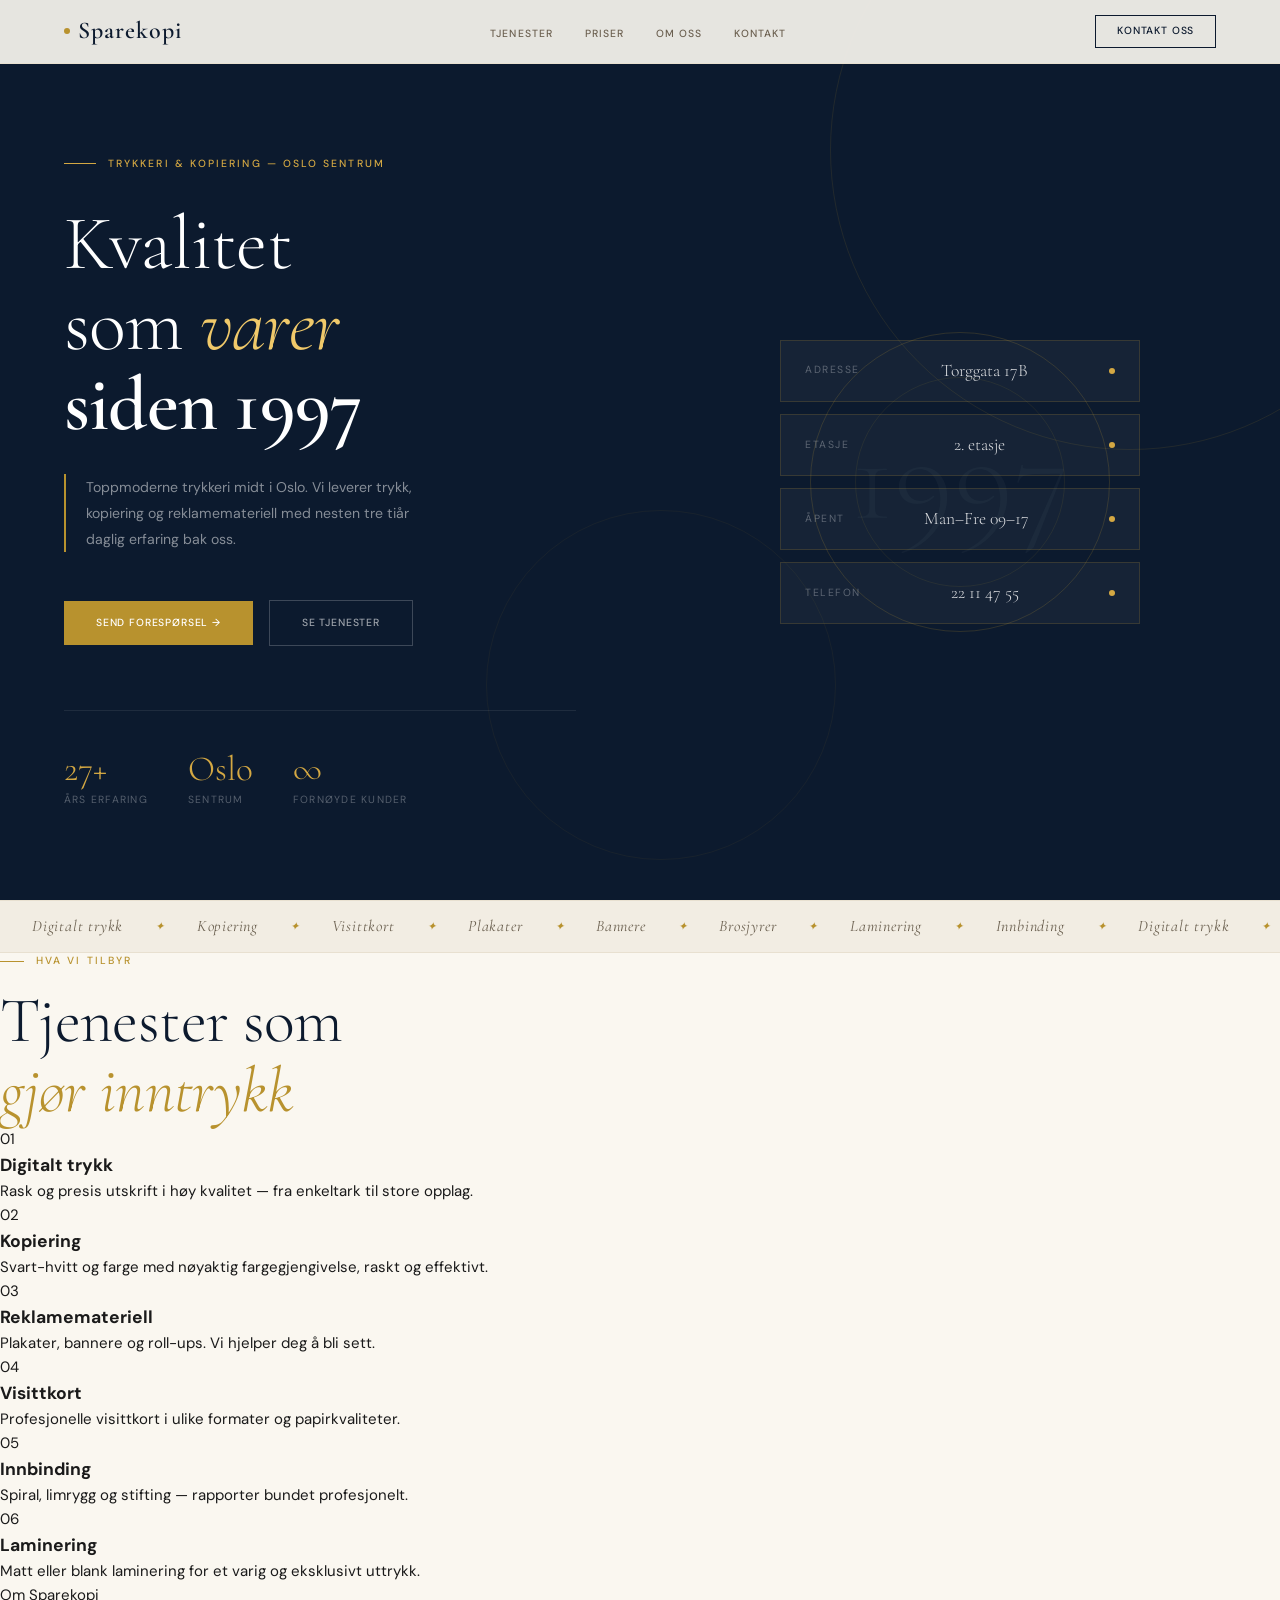
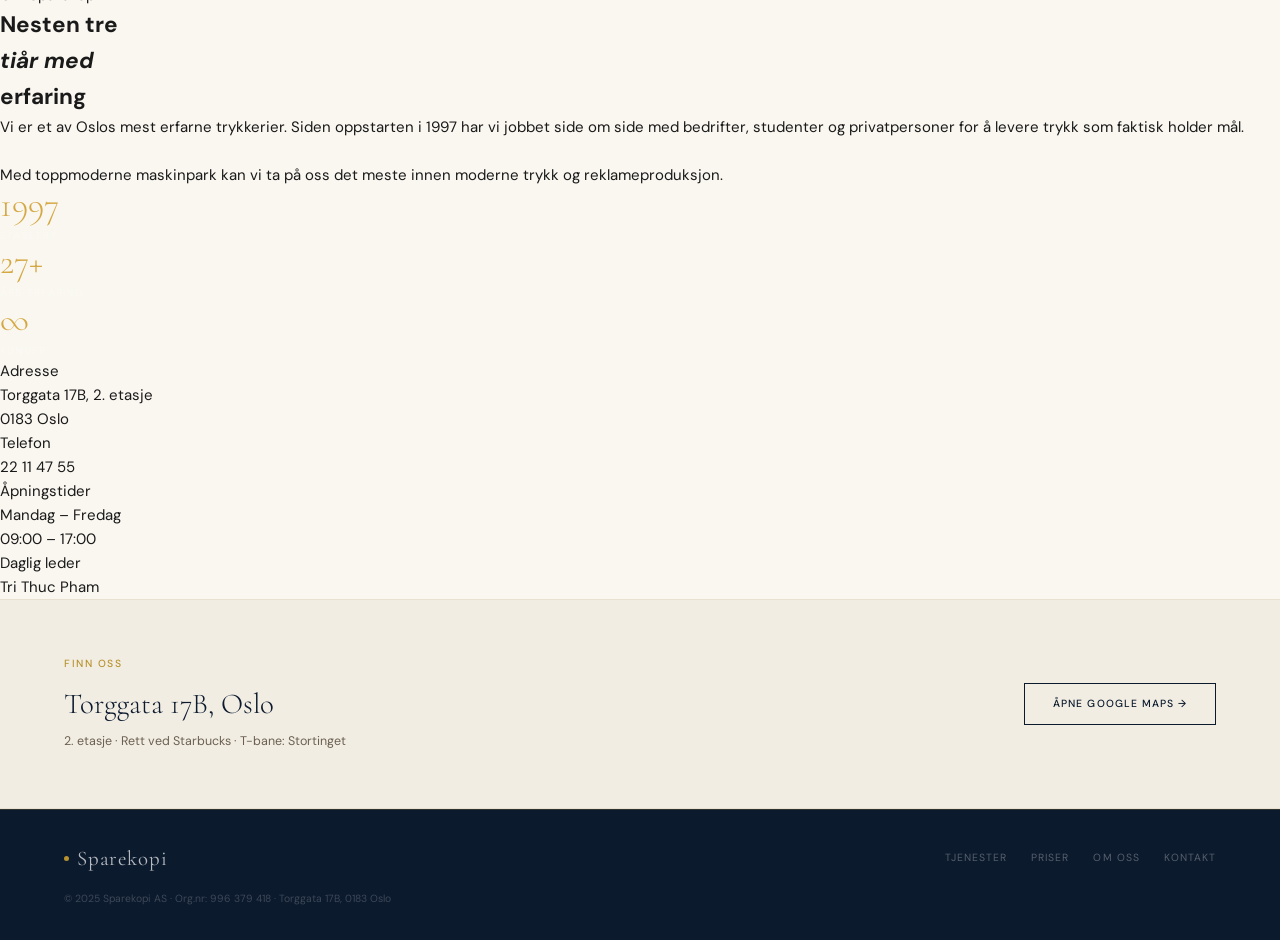
==== index.html @ deb8fb23 "added pictures and updated the content on the website" ====
<!DOCTYPE html>
<html lang="no">
<head>
  <meta charset="UTF-8" />
  <meta name="viewport" content="width=device-width, initial-scale=1.0" />
  <title>Sparekopi – Trykkeri & Kopiering Oslo</title>
  <meta name="description" content="Sparekopi — Oslos erfarne trykkeri siden 1997. Torggata 17B, Oslo sentrum." />
  <link rel="preconnect" href="https://fonts.googleapis.com" />
  <link rel="preconnect" href="https://fonts.gstatic.com" crossorigin />
  <link href="https://fonts.googleapis.com/css2?family=Cormorant+Garamond:ital,wght@0,300;0,400;0,600;1,300;1,400&family=DM+Sans:wght@300;400;500&display=swap" rel="stylesheet" />
  <link rel="stylesheet" href="css/variables.css" />
  <link rel="stylesheet" href="css/base.css" />
  <link rel="stylesheet" href="css/nav-footer.css" />
  <link rel="stylesheet" href="css/hero.css" />
  <link rel="stylesheet" href="css/components.css" />
  <link rel="stylesheet" href="css/forms.css" />
</head>
<body>
 
  <nav class="site-nav">
    <a href="index.html" class="nav-logo"><div class="nav-logo-dot"></div>Sparekopi</a>
    <button class="nav-toggle" id="navToggle"><span></span><span></span><span></span></button>
    <ul class="nav-links">
      <li><a href="pages/tjenester.html">Tjenester</a></li>
      <li><a href="pages/priser.html">Priser</a></li>
      <li><a href="pages/om-oss.html">Om oss</a></li>
      <li><a href="pages/kontakt.html">Kontakt</a></li>
    </ul>
    <a href="pages/kontakt.html" class="nav-cta">Kontakt oss</a>
  </nav>
 
  <!-- HERO -->
  <section class="hero">
    <div class="hero-left">
      <div class="hero-tag fade-up">Trykkeri & Kopiering — Oslo sentrum</div>
      <h1 class="hero-title fade-up delay-1">Kvalitet<br/>som <em>varer</em><br/><strong>siden 1997</strong></h1>
      <p class="hero-sub fade-up delay-2">Toppmoderne trykkeri midt i Oslo. Vi leverer trykk, kopiering og reklamemateriell med nesten tre tiår daglig erfaring bak oss.</p>
      <div class="hero-actions fade-up delay-3">
        <a href="pages/kontakt.html" class="btn-gold">Send forespørsel →</a>
        <a href="pages/tjenester.html" class="btn-ghost">Se tjenester</a>
      </div>
      <div class="hero-stats fade-up delay-4">
        <div><span class="stat-num">27+</span><div class="stat-label">Års erfaring</div></div>
        <div><span class="stat-num">Oslo</span><div class="stat-label">Sentrum</div></div>
        <div><span class="stat-num">∞</span><div class="stat-label">Fornøyde kunder</div></div>
      </div>
    </div>
    <div class="hero-right">
      <div class="hero-graphic">
        <div class="hg-ring r1"></div>
        <div class="hg-ring r2"></div>
        <div class="hg-year-bg">1997</div>
        <div class="info-pills">
          <div class="pill"><span class="pill-label">Adresse</span><span class="pill-val">Torggata 17B</span><div class="pill-dot"></div></div>
          <div class="pill"><span class="pill-label">Etasje</span><span class="pill-val">2. etasje</span><div class="pill-dot"></div></div>
          <div class="pill"><span class="pill-label">Åpent</span><span class="pill-val">Man–Fre 09–17</span><div class="pill-dot"></div></div>
          <div class="pill"><span class="pill-label">Telefon</span><span class="pill-val">22 11 47 55</span><div class="pill-dot"></div></div>
        </div>
      </div>
    </div>
  </section>
 
  <!-- TICKER -->
  <div class="marquee-wrapper">
    <div class="marquee-track">
      <span>Digitalt trykk</span><span class="dot"> ✦ </span><span>Kopiering</span><span class="dot"> ✦ </span>
      <span>Visittkort</span><span class="dot"> ✦ </span><span>Plakater</span><span class="dot"> ✦ </span>
      <span>Bannere</span><span class="dot"> ✦ </span><span>Brosjyrer</span><span class="dot"> ✦ </span>
      <span>Laminering</span><span class="dot"> ✦ </span><span>Innbinding</span><span class="dot"> ✦ </span>
      <span>Digitalt trykk</span><span class="dot"> ✦ </span><span>Kopiering</span><span class="dot"> ✦ </span>
      <span>Visittkort</span><span class="dot"> ✦ </span><span>Plakater</span><span class="dot"> ✦ </span>
      <span>Bannere</span><span class="dot"> ✦ </span><span>Brosjyrer</span><span class="dot"> ✦ </span>
      <span>Laminering</span><span class="dot"> ✦ </span><span>Innbinding</span><span class="dot"> ✦ </span>
    </div>
  </div>
 
  <!-- TJENESTER — klikk på et kort for å åpne modal -->
  <section class="services-section">
    <div class="sec-header">
      <div class="section-tag fade-up">Hva vi tilbyr</div>
      <h2 class="section-title fade-up delay-1">Tjenester som<br/><em>gjør inntrykk</em></h2>
    </div>
    <div class="services-grid">
 
      <!--
        data-modal="..." kobler kortet til riktig modal.
        Bytt ut image-stien med ditt eget bilde:
        f.eks.  data-image="assets/images/trykk.jpg"
        Legg bildene i mappen: assets/images/
      -->
 
      <div class="service-card fade-up"
           data-modal="trykk"
           data-title="Digitalt trykk"
           data-desc="Rask og presis digital utskrift i høy kvalitet — fra enkeltark til store opplag av brosjyrer og kataloger. Vi bruker toppmoderne utstyr for skarp detalj og ekte farger."
           data-features="A4, A3, A2 og storformat|Svart-hvitt og farge|Fotokvalitet fargegjengivelse|Rask levering|Mengderabatt ved store opplag|Enkelt- og dobbeltsidig"
           data-image="assets/images/trykk.jpg">
        <div class="service-icon">01</div>
        <h3>Digitalt trykk</h3>
        <p>Rask og presis utskrift i høy kvalitet — fra enkeltark til store opplag.</p>
      </div>
 
      <div class="service-card fade-up delay-1"
           data-modal="kopiering"
           data-title="Kopiering"
           data-desc="Svart-hvitt og farge. Vi kopierer dokumenter, tegninger og bilder raskt og effektivt med nøyaktig fargegjengivelse — til alltid riktig pris."
           data-features="Svart-hvitt fra 2,- per ark|Farge fra 8,- per ark|A4, A3 og storformat|Enkelt- og dobbeltsidig|Mengderabatt|Rask utlevering"
           data-image="assets/images/kopiering.jpg">
        <div class="service-icon">02</div>
        <h3>Kopiering</h3>
        <p>Svart-hvitt og farge med nøyaktig fargegjengivelse, raskt og effektivt.</p>
      </div>
 
      <div class="service-card fade-up delay-2"
           data-modal="reklame"
           data-title="Reklamemateriell"
           data-desc="Plakater, bannere og roll-ups i alle størrelser. Vi hjelper deg å bli sett — fra det lille lokale til det store nasjonale."
           data-features="Plakater i alle formater|Bannere og roll-ups|Vindusdekor|Messestand materiell|Veggplakater|Rask levering"
           data-image="assets/images/reklame.jpg">
        <div class="service-icon">03</div>
        <h3>Reklamemateriell</h3>
        <p>Plakater, bannere og roll-ups. Vi hjelper deg å bli sett.</p>
      </div>
 
      <div class="service-card fade-up"
           data-modal="visittkort"
           data-title="Visittkort"
           data-desc="Profesjonelle visittkort i ulike formater og papirkvaliteter. Gjør det riktige inntrykket — hver eneste gang du møter noen nytt."
           data-features="Standard 85x55mm|Avrundede hjørner|350g kvalitetspaper|Matt eller blank finish|Laminering tilgjengelig|Fra 500 stk"
           data-image="assets/images/visittkort.jpg">
        <div class="service-icon">04</div>
        <h3>Visittkort</h3>
        <p>Profesjonelle visittkort i ulike formater og papirkvaliteter.</p>
      </div>
 
      <div class="service-card fade-up delay-1"
           data-modal="innbinding"
           data-title="Innbinding"
           data-desc="Spiral, limrygg og stifting. Rapporter, presentasjoner og oppgaver bundet profesjonelt og raskt — klare til innlevering."
           data-features="Plastspiral og metallspiral|Limrygsbinding|Stifting|Inkluderer forside og bakside|Opp til 400 sider|Rask utlevering"
           data-image="assets/images/innbinding.jpg">
        <div class="service-icon">05</div>
        <h3>Innbinding</h3>
        <p>Spiral, limrygg og stifting — rapporter bundet profesjonelt.</p>
      </div>
 
      <div class="service-card fade-up delay-2"
           data-modal="laminering"
           data-title="Laminering"
           data-desc="Matt eller blank laminering for et varig og eksklusivt uttrykk på ditt materiale. Perfekt for menyer, sertifikater og plakater."
           data-features="Matt laminering|Blank laminering|A4 og A3 format|Enkelt- og dobbeltsidig|Beskytter mot fukt og slitasje|Fra 20,- per ark"
           data-image="assets/images/laminering.jpg">
        <div class="service-icon">06</div>
        <h3>Laminering</h3>
        <p>Matt eller blank laminering for et varig og eksklusivt uttrykk.</p>
      </div>
 
    </div>
  </section>
 
  <!-- OM OSS -->
  <section class="about-section">
    <div class="fade-up">
      <div class="about-label">Om Sparekopi</div>
      <h2 class="about-heading">Nesten tre<br/><em>tiår med</em><br/>erfaring</h2>
      <p class="about-body">Vi er et av Oslos mest erfarne trykkerier. Siden oppstarten i 1997 har vi jobbet side om side med bedrifter, studenter og privatpersoner for å levere trykk som faktisk holder mål.<br/><br/>Med toppmoderne maskinpark kan vi ta på oss det meste innen moderne trykk og reklameproduksjon.</p>
      <div class="stats-row">
        <div><span class="stat-num">1997</span><div class="stat-label">Etablert</div></div>
        <div><span class="stat-num">27+</span><div class="stat-label">Års erfaring</div></div>
        <div><span class="stat-num">∞</span><div class="stat-label">Kunder</div></div>
      </div>
    </div>
    <div class="about-right fade-up delay-2">
      <div class="about-card"><div class="about-card-label">Adresse</div><div class="about-card-val">Torggata 17B, 2. etasje<br/>0183 Oslo</div></div>
      <div class="about-card"><div class="about-card-label">Telefon</div><div class="about-card-val">22 11 47 55</div></div>
      <div class="about-card"><div class="about-card-label">Åpningstider</div><div class="about-card-val">Mandag – Fredag<br/>09:00 – 17:00</div></div>
      <div class="about-card"><div class="about-card-label">Daglig leder</div><div class="about-card-val">Tri Thuc Pham</div></div>
    </div>
  </section>
 
  <!-- MAP -->
  <div class="map-strip">
    <div>
      <div class="map-tag">Finn oss</div>
      <div class="map-address">Torggata 17B, Oslo</div>
      <div class="map-sub">2. etasje · Rett ved Starbucks · T-bane: Stortinget</div>
    </div>
    <a href="https://maps.google.com/?q=Torggata+17B,+0183+Oslo" target="_blank" rel="noopener" class="map-btn">Åpne Google Maps →</a>
  </div>
 
  <!-- FOOTER -->
  <footer class="site-footer">
    <div class="footer-logo"><div class="footer-logo-dot"></div>Sparekopi</div>
    <nav class="footer-links">
      <a href="pages/tjenester.html">Tjenester</a>
      <a href="pages/priser.html">Priser</a>
      <a href="pages/om-oss.html">Om oss</a>
      <a href="pages/kontakt.html">Kontakt</a>
    </nav>
    <p class="footer-copy">© 2025 Sparekopi AS · Org.nr: 996 379 418 · Torggata 17B, 0183 Oslo</p>
  </footer>
 
  <!-- ══════════════════════════════
       MODAL — åpner når man klikker på et tjenestekort
  ══════════════════════════════ -->
  <div class="modal-overlay" id="modalOverlay">
    <div class="modal" id="modal">
      <button class="modal-close" id="modalClose">✕</button>
 
      <!-- Bilde (eller placeholder hvis ingen bilde er satt) -->
      <div id="modalImageWrap"></div>
 
      <div class="modal-body">
        <div class="modal-tag" id="modalTag">Tjeneste</div>
        <h2 class="modal-title" id="modalTitle"></h2>
        <p class="modal-desc" id="modalDesc"></p>
        <div class="modal-features" id="modalFeatures"></div>
        <a href="pages/kontakt.html" class="modal-cta">Be om tilbud →</a>
      </div>
    </div>
  </div>
 
  <script src="js/main.js"></script>
 
  <script>
  /* ── MODAL LOGIKK ── */
  const overlay   = document.getElementById('modalOverlay');
  const modal     = document.getElementById('modal');
  const closeBtn  = document.getElementById('modalClose');
  const imgWrap   = document.getElementById('modalImageWrap');
  const tagEl     = document.getElementById('modalTag');
  const titleEl   = document.getElementById('modalTitle');
  const descEl    = document.getElementById('modalDesc');
  const featEl    = document.getElementById('modalFeatures');
 
  // Åpne modal når man klikker på et tjenestekort
  document.querySelectorAll('.service-card[data-modal]').forEach(card => {
    card.addEventListener('click', () => {
      const title    = card.dataset.title    || '';
      const desc     = card.dataset.desc     || '';
      const features = card.dataset.features || '';
      const image    = card.dataset.image    || '';
 
      // Sett innhold
      tagEl.textContent   = 'Tjeneste';
      titleEl.textContent = title;
      descEl.textContent  = desc;
 
      // Bilde — vis bilde hvis fil finnes, ellers vis nummer-placeholder
      if (image) {
        imgWrap.innerHTML = `<img class="modal-image" src="${image}" alt="${title}" onerror="this.parentElement.innerHTML='<div class=modal-image-placeholder>${card.querySelector('.service-icon').textContent}</div>'" />`;
      } else {
        imgWrap.innerHTML = `<div class="modal-image-placeholder">${card.querySelector('.service-icon').textContent}</div>`;
      }
 
      // Egenskaper/features
      featEl.innerHTML = features
        .split('|')
        .map(f => `<div class="modal-feature">${f.trim()}</div>`)
        .join('');
 
      // Åpne
      overlay.classList.add('open');
      document.body.style.overflow = 'hidden';
    });
  });
 
  // Lukk modal
  function closeModal() {
    overlay.classList.remove('open');
    document.body.style.overflow = '';
  }
 
  closeBtn.addEventListener('click', closeModal);
  overlay.addEventListener('click', e => { if (e.target === overlay) closeModal(); });
  document.addEventListener('keydown', e => { if (e.key === 'Escape') closeModal(); });
  </script>
 
</body>
</html>
---- css/variables.css ----
:root {
  --color-cream:    #faf7f0;
  --color-cream2:   #f2ede3;
  --color-cream3:   #e8e0d0;
  --color-navy:     #0c1a2e;
  --color-navy2:    #162440;
  --color-gold:     #b8922e;
  --color-gold2:    #d4a843;
  --color-gold3:    #f0c96a;
  --color-text:     #1a1a1a;
  --color-muted:    #6b6050;

  /* Aliases brukt i eldre CSS */
  --color-black:     var(--color-navy);
  --color-white:     var(--color-cream);
  --color-red:       var(--color-gold);
  --color-gray:      var(--color-muted);
  --color-light:     var(--color-cream3);
  --color-dark-bg:   #08121f;

  /* Fonter */
  --font-display: 'Cormorant Garamond', serif;
  --font-body:    'DM Sans', sans-serif;
  --font-serif:   'Cormorant Garamond', serif;

  /* Font sizes */
  --fs-xs:   0.65rem;
  --fs-sm:   0.78rem;
  --fs-base: 0.88rem;
  --fs-md:   1rem;
  --fs-lg:   1.4rem;
  --fs-2xl:  3.5rem;
  --fs-3xl:  clamp(2.5rem, 5vw, 4rem);

  /* Spacing */
  --space-sm:  1rem;
  --space-md:  2rem;
  --space-lg:  3rem;
  --space-xl:  5rem;
  --space-2xl: 7rem;

  /* Borders */
  --border-accent: 2px solid var(--color-gold);
  --border-thin:   1px solid rgba(255,255,255,.08);
  --border-light:  1px solid var(--color-cream3);

  --transition-fast:   0.2s ease;
  --transition-medium: 0.4s ease;

  --nav-height:   64px;
  --side-padding: clamp(1.5rem, 5vw, 4rem);
}

@media (max-width: 900px) {
  :root { --space-2xl: 4rem; --space-xl: 3rem; }
}
---- css/base.css ----
*, *::before, *::after { box-sizing: border-box; margin: 0; padding: 0; }
html { scroll-behavior: smooth; }
body {
  background: var(--color-cream);
  color: var(--color-text);
  font-family: var(--font-body);
  font-size: 15px;
  line-height: 1.6;
  overflow-x: hidden;
  -webkit-font-smoothing: antialiased;
}
img { max-width: 100%; display: block; }
a { color: inherit; text-decoration: none; }
ul { list-style: none; }
button, input, textarea, select { font-family: inherit; font-size: inherit; }

/* ── Animations ── */
@keyframes fadeUp  { from { opacity:0; transform:translateY(32px); } to { opacity:1; transform:translateY(0); } }
@keyframes fadeIn  { from { opacity:0; } to { opacity:1; } }
@keyframes pulse   { 0%,100% { opacity:.5; } 50% { opacity:1; } }
@keyframes float   { 0%,100% { transform:translateY(0); } 50% { transform:translateY(-10px); } }
@keyframes ticker  { from { transform:translateX(0); } to { transform:translateX(-50%); } }

/* ── Scroll fade-up ── */
.fade-up {
  opacity: 0;
  transform: translateY(28px);
  transition: opacity .7s ease, transform .7s ease;
}
.fade-up.visible { opacity: 1; transform: translateY(0); }
.delay-1 { transition-delay: .1s; }
.delay-2 { transition-delay: .2s; }
.delay-3 { transition-delay: .3s; }
.delay-4 { transition-delay: .4s; }

/* ── Section tag (gull label over titler) ── */
.section-tag {
  font-size: var(--fs-xs);
  font-weight: 500;
  letter-spacing: .2em;
  text-transform: uppercase;
  color: var(--color-gold);
  display: flex;
  align-items: center;
  gap: .75rem;
  margin-bottom: 1rem;
}
.section-tag::before { content: ''; width: 24px; height: 1px; background: var(--color-gold); }

/* ── Section title ── */
.section-title {
  font-family: var(--font-display);
  font-size: var(--fs-3xl);
  font-weight: 300;
  letter-spacing: -.01em;
  color: var(--color-navy);
  line-height: 1.1;
}
.section-title em { font-style: italic; color: var(--color-gold); }

/* ── Ticker strip ── */
.marquee-wrapper, .ticker {
  background: var(--color-cream2);
  border-top: 1px solid var(--color-cream3);
  border-bottom: 1px solid var(--color-cream3);
  overflow: hidden;
  padding: .8rem 0;
}
.marquee-track, .ticker-track {
  display: flex;
  white-space: nowrap;
  animation: ticker 32s linear infinite;
}
.marquee-track span, .ticker-track span {
  font-family: var(--font-display);
  font-size: 1rem;
  font-style: italic;
  letter-spacing: .05em;
  color: var(--color-muted);
  padding: 0 2rem;
}
.marquee-track .dot, .ticker-track .dot {
  color: var(--color-gold);
  font-size: .7rem;
  padding: 0;
  align-self: center;
}

/* ── Active nav link ── */
nav .nav-links a.active { color: var(--color-navy) !important; opacity: 1 !important; }
nav .nav-links a.active::after { transform: scaleX(1) !important; }
---- css/nav-footer.css ----
.site-nav {
  position: fixed;
  top: 0; left: 0; right: 0;
  z-index: 100;
  height: var(--nav-height);
  background: rgba(250,247,240,.92);
  backdrop-filter: blur(20px);
  -webkit-backdrop-filter: blur(20px);
  border-bottom: 1px solid var(--color-cream3);
  display: flex;
  align-items: center;
  justify-content: space-between;
  padding: 0 var(--side-padding);
}

.nav-logo {
  font-family: var(--font-display);
  font-size: 1.5rem;
  font-weight: 600;
  letter-spacing: .04em;
  color: var(--color-navy);
  display: flex;
  align-items: center;
  gap: .5rem;
}
.nav-logo-dot {
  width: 6px; height: 6px;
  border-radius: 50%;
  background: var(--color-gold);
  animation: pulse 2s ease infinite;
}

.nav-links { display: flex; gap: 2rem; }
.nav-links a {
  font-size: var(--fs-xs);
  font-weight: 500;
  letter-spacing: .1em;
  text-transform: uppercase;
  color: var(--color-muted);
  transition: color var(--transition-fast);
  position: relative;
}
.nav-links a::after {
  content: '';
  position: absolute;
  bottom: -3px; left: 0; right: 0;
  height: 1px;
  background: var(--color-gold);
  transform: scaleX(0);
  transform-origin: left;
  transition: transform .25s;
}
.nav-links a:hover { color: var(--color-navy); }
.nav-links a:hover::after { transform: scaleX(1); }

.nav-cta {
  font-size: var(--fs-xs);
  font-weight: 500;
  letter-spacing: .08em;
  text-transform: uppercase;
  border: 1px solid var(--color-navy);
  color: var(--color-navy);
  padding: .45rem 1.3rem;
  cursor: pointer;
  transition: background var(--transition-fast), color var(--transition-fast);
}
.nav-cta:hover { background: var(--color-navy); color: var(--color-cream); }

/* Hamburger */
.nav-toggle {
  display: none;
  flex-direction: column;
  gap: 5px;
  background: none;
  border: none;
  cursor: pointer;
  padding: 4px;
}
.nav-toggle span {
  display: block;
  width: 22px; height: 1.5px;
  background: var(--color-navy);
  transition: transform .2s, opacity .2s;
}
.nav-toggle.open span:nth-child(1) { transform: translateY(6.5px) rotate(45deg); }
.nav-toggle.open span:nth-child(2) { opacity: 0; }
.nav-toggle.open span:nth-child(3) { transform: translateY(-6.5px) rotate(-45deg); }

/* ── FOOTER ── */
.site-footer {
  background: var(--color-navy);
  border-top: 1px solid rgba(184,146,46,.2);
  padding: 2rem var(--side-padding);
  display: flex;
  align-items: center;
  justify-content: space-between;
  flex-wrap: wrap;
  gap: 1rem;
}

.footer-logo {
  font-family: var(--font-display);
  font-size: 1.3rem;
  font-weight: 400;
  color: rgba(255,255,255,.7);
  letter-spacing: .04em;
  display: flex;
  align-items: center;
  gap: .5rem;
}
.footer-logo-dot {
  width: 5px; height: 5px;
  border-radius: 50%;
  background: var(--color-gold);
}

.footer-links { display: flex; gap: 1.5rem; }
.footer-links a {
  font-size: var(--fs-xs);
  letter-spacing: .1em;
  text-transform: uppercase;
  color: rgba(255,255,255,.3);
  transition: color var(--transition-fast);
}
.footer-links a:hover { color: var(--color-gold); }

.footer-copy {
  font-size: var(--fs-xs);
  color: rgba(255,255,255,.2);
  width: 100%;
}

/* ── Map strip ── */
.map-strip {
  background: var(--color-cream2);
  border-top: 1px solid var(--color-cream3);
  border-bottom: 1px solid var(--color-cream3);
  padding: 3.5rem var(--side-padding);
  display: flex;
  align-items: center;
  justify-content: space-between;
  gap: 2rem;
  flex-wrap: wrap;
}
.map-tag {
  font-size: var(--fs-xs);
  font-weight: 500;
  letter-spacing: .15em;
  text-transform: uppercase;
  color: var(--color-gold);
  margin-bottom: .5rem;
}
.map-address {
  font-family: var(--font-display);
  font-size: 1.8rem;
  font-weight: 300;
  color: var(--color-navy);
}
.map-sub { font-size: var(--fs-sm); color: var(--color-muted); margin-top: .3rem; }
.map-link, .map-btn {
  font-size: var(--fs-xs);
  font-weight: 500;
  letter-spacing: .1em;
  text-transform: uppercase;
  border: 1px solid var(--color-navy);
  color: var(--color-navy);
  padding: .75rem 1.75rem;
  flex-shrink: 0;
  cursor: pointer;
  transition: background var(--transition-fast), color var(--transition-fast);
  display: inline-block;
}
.map-link:hover, .map-btn:hover { background: var(--color-navy); color: var(--color-cream); }

/* ── Responsive ── */
@media (max-width: 900px) {
  .site-nav { padding: 1rem var(--side-padding); }
  .nav-links {
    display: none;
    position: absolute;
    top: var(--nav-height); left: 0; right: 0;
    flex-direction: column;
    background: var(--color-cream);
    border-bottom: 1px solid var(--color-cream3);
    padding: 1.5rem var(--side-padding);
    gap: 1.25rem;
  }
  .nav-links.open { display: flex; }
  .nav-cta { display: none; }
  .nav-toggle { display: flex; }
  .site-footer { flex-direction: column; text-align: center; }
  .footer-links { justify-content: center; }
  .map-strip { flex-direction: column; align-items: flex-start; }
}
---- css/hero.css ----
.hero {
  min-height: 100vh;
  padding-top: var(--nav-height);
  display: grid;
  grid-template-columns: 1fr 1fr;
  background: var(--color-navy);
  position: relative;
  overflow: hidden;
}
.hero::before {
  content: '';
  position: absolute;
  width: 600px; height: 600px;
  border-radius: 50%;
  border: 1px solid rgba(184,146,46,.12);
  top: -150px; right: -150px;
  pointer-events: none;
}
.hero::after {
  content: '';
  position: absolute;
  width: 350px; height: 350px;
  border-radius: 50%;
  border: 1px solid rgba(184,146,46,.07);
  bottom: 40px; left: 38%;
  pointer-events: none;
}

.hero-left {
  display: flex;
  flex-direction: column;
  justify-content: center;
  padding: 5rem var(--side-padding);
  position: relative;
  z-index: 1;
}

.hero-eyebrow, .hero-tag {
  font-size: var(--fs-xs);
  font-weight: 500;
  letter-spacing: .2em;
  text-transform: uppercase;
  color: var(--color-gold2);
  display: flex;
  align-items: center;
  gap: .75rem;
  margin-bottom: 2rem;
}
.hero-eyebrow::before, .hero-tag::before {
  content: '';
  width: 32px; height: 1px;
  background: var(--color-gold2);
}

.hero-title {
  font-family: var(--font-display);
  font-size: clamp(3.5rem, 6vw, 5.5rem);
  font-weight: 300;
  line-height: 1.05;
  letter-spacing: -.01em;
  color: #fff;
  margin-bottom: 1.75rem;
}
.hero-title em     { font-style: italic; color: var(--color-gold3); }
.hero-title strong { font-weight: 600; }
.hero-title .accent { font-style: italic; color: var(--color-gold3); }
.hero-title .outline { font-style: italic; color: var(--color-gold3); }

.hero-sub {
  font-size: var(--fs-base);
  line-height: 1.85;
  color: rgba(255,255,255,.5);
  max-width: 36ch;
  margin-bottom: 3rem;
  border-left: 2px solid var(--color-gold);
  padding-left: 1.25rem;
}

/* Knapper */
.btn-primary, .btn-gold {
  display: inline-flex;
  align-items: center;
  gap: .5rem;
  background: var(--color-gold);
  color: #fff;
  font-family: var(--font-body);
  font-size: var(--fs-xs);
  font-weight: 500;
  letter-spacing: .08em;
  text-transform: uppercase;
  padding: .85rem 2rem;
  border: none;
  cursor: pointer;
  transition: background var(--transition-fast), transform var(--transition-fast);
}
.btn-primary:hover, .btn-gold:hover { background: var(--color-gold2); transform: translateY(-2px); }

.btn-secondary, .btn-ghost {
  display: inline-flex;
  align-items: center;
  gap: .5rem;
  background: transparent;
  color: rgba(255,255,255,.6);
  font-family: var(--font-body);
  font-size: var(--fs-xs);
  font-weight: 500;
  letter-spacing: .08em;
  text-transform: uppercase;
  padding: .85rem 2rem;
  border: 1px solid rgba(255,255,255,.2);
  cursor: pointer;
  transition: border-color var(--transition-fast), color var(--transition-fast);
}
.btn-secondary:hover, .btn-ghost:hover { border-color: var(--color-gold); color: var(--color-gold); }

.hero-actions { display: flex; gap: 1rem; flex-wrap: wrap; align-items: center; }

.hero-stats {
  display: flex;
  gap: 2.5rem;
  margin-top: 4rem;
  padding-top: 2.5rem;
  border-top: 1px solid rgba(255,255,255,.08);
}
.stat-num, .hs-num {
  font-family: var(--font-display);
  font-size: 2.2rem;
  font-weight: 300;
  color: var(--color-gold2);
  display: block;
  line-height: 1;
}
.stat-label, .hs-lbl {
  font-size: var(--fs-xs);
  letter-spacing: .12em;
  text-transform: uppercase;
  color: rgba(255,255,255,.3);
  margin-top: .35rem;
}

/* Hero høyre — info-panel */
.hero-right {
  display: flex;
  align-items: center;
  justify-content: center;
  padding: 4rem;
  position: relative;
  z-index: 1;
  overflow: hidden;
}
.hero-graphic {
  width: 100%;
  max-width: 360px;
  position: relative;
  animation: float 7s ease infinite;
}
.hg-ring {
  position: absolute;
  border-radius: 50%;
  border: 1px solid rgba(184,146,46,.2);
  top: 50%; left: 50%;
  transform: translate(-50%,-50%);
  pointer-events: none;
}
.hg-ring.r1 { width: 300px; height: 300px; }
.hg-ring.r2 { width: 210px; height: 210px; border-color: rgba(184,146,46,.1); }
.hg-year-bg {
  font-family: var(--font-display);
  font-size: 8rem;
  font-weight: 300;
  color: rgba(255,255,255,.03);
  position: absolute;
  top: 50%; left: 50%;
  transform: translate(-50%,-52%);
  white-space: nowrap;
  user-select: none;
}
.info-pills {
  display: flex;
  flex-direction: column;
  gap: .75rem;
  position: relative;
  z-index: 1;
  padding: 2.5rem 0;
}
.pill {
  display: flex;
  align-items: center;
  justify-content: space-between;
  gap: 1.5rem;
  background: rgba(255,255,255,.04);
  border: 1px solid rgba(184,146,46,.2);
  padding: 1rem 1.5rem;
  transition: border-color .3s, background .3s;
}
.pill:hover { background: rgba(255,255,255,.07); border-color: var(--color-gold); }
.pill-label {
  font-size: var(--fs-xs);
  letter-spacing: .15em;
  text-transform: uppercase;
  color: rgba(255,255,255,.3);
  flex-shrink: 0;
}
.pill-val {
  font-family: var(--font-display);
  font-size: 1.1rem;
  color: rgba(255,255,255,.85);
  font-weight: 300;
}
.pill-dot {
  width: 6px; height: 6px;
  border-radius: 50%;
  background: var(--color-gold2);
  flex-shrink: 0;
  animation: pulse 2.5s ease infinite;
}

/* ── INNERSIDER HERO ── */
.page-hero {
  min-height: 38vh;
  background: var(--color-navy);
  display: flex;
  flex-direction: column;
  justify-content: flex-end;
  padding: var(--space-2xl) var(--side-padding) var(--space-xl);
  padding-top: calc(var(--nav-height) + var(--space-xl));
  border-bottom: var(--border-accent);
  position: relative;
  overflow: hidden;
}
.page-hero::before {
  content: attr(data-bg-text);
  position: absolute;
  right: var(--side-padding); bottom: -1rem;
  font-family: var(--font-display);
  font-size: clamp(8rem, 20vw, 20rem);
  color: rgba(255,255,255,.02);
  line-height: 1;
  pointer-events: none;
  user-select: none;
}
.page-hero-label {
  font-size: var(--fs-xs);
  letter-spacing: .2em;
  text-transform: uppercase;
  color: var(--color-gold2);
  display: flex;
  align-items: center;
  gap: .75rem;
  margin-bottom: 1rem;
}
.page-hero-label::before { content: ''; width: 24px; height: 1px; background: var(--color-gold2); }
.page-hero-title {
  font-family: var(--font-display);
  font-size: var(--fs-3xl);
  font-weight: 300;
  color: #fff;
  line-height: 1;
  max-width: 16ch;
}
.page-hero-title em { font-style: italic; color: var(--color-gold3); }

/* ── Responsive ── */
@media (max-width: 900px) {
  .hero { grid-template-columns: 1fr; }
  .hero-right { display: none; }
  .hero-left { padding: 3rem var(--side-padding); }
  .page-hero::before { display: none; }
}
---- css/components.css ----
.service-card {
  cursor: pointer !important;
}
.service-card:hover .svc-num,
.service-card:hover .service-icon {
  color: var(--color-gold2);
  transition: color .3s;
}
 
/* ── MODAL BAKGRUNN ── */
.modal-overlay {
  display: none;
  position: fixed;
  inset: 0;
  z-index: 200;
  background: rgba(12, 26, 46, 0.7);
  backdrop-filter: blur(6px);
  -webkit-backdrop-filter: blur(6px);
  align-items: center;
  justify-content: center;
  padding: 2rem;
}
.modal-overlay.open {
  display: flex;
  animation: fadeIn .25s ease;
}
 
/* ── MODAL VINDU ── */
.modal {
  background: var(--color-cream);
  max-width: 860px;
  width: 100%;
  max-height: 90vh;
  overflow-y: auto;
  position: relative;
  animation: slideUp .3s ease;
}
 
@keyframes slideUp {
  from { opacity: 0; transform: translateY(24px); }
  to   { opacity: 1; transform: translateY(0); }
}
 
/* ── LUKK-KNAPP ── */
.modal-close {
  position: absolute;
  top: 1.25rem;
  right: 1.25rem;
  width: 36px;
  height: 36px;
  background: var(--color-cream2);
  border: 1px solid var(--color-cream3);
  cursor: pointer;
  display: flex;
  align-items: center;
  justify-content: center;
  font-size: 1.2rem;
  color: var(--color-muted);
  transition: background .15s, color .15s;
  z-index: 10;
  line-height: 1;
}
.modal-close:hover { background: var(--color-navy); color: #fff; }
 
/* ── MODAL INNHOLD ── */
.modal-image {
  width: 100%;
  height: 300px;
  object-fit: cover;
  display: block;
  background: var(--color-cream3);
}
 
/* Placeholder hvis ingen bilde */
.modal-image-placeholder {
  width: 100%;
  height: 300px;
  background: var(--color-cream2);
  display: flex;
  align-items: center;
  justify-content: center;
  font-family: var(--font-display);
  font-size: 6rem;
  font-weight: 300;
  color: var(--color-cream3);
  letter-spacing: -.02em;
}
 
.modal-body {
  padding: 2.5rem 3rem 3rem;
}
 
.modal-tag {
  font-size: var(--fs-xs);
  font-weight: 500;
  letter-spacing: .2em;
  text-transform: uppercase;
  color: var(--color-gold);
  display: flex;
  align-items: center;
  gap: .6rem;
  margin-bottom: 1rem;
}
.modal-tag::before { content: ''; width: 20px; height: 1px; background: var(--color-gold); }
 
.modal-title {
  font-family: var(--font-display);
  font-size: 2.5rem;
  font-weight: 300;
  color: var(--color-navy);
  line-height: 1.1;
  margin-bottom: 1.25rem;
}
.modal-title em { font-style: italic; color: var(--color-gold); }
 
.modal-desc {
  font-size: var(--fs-base);
  line-height: 1.9;
  color: var(--color-muted);
  margin-bottom: 2rem;
  max-width: 55ch;
}
 
.modal-features {
  display: grid;
  grid-template-columns: 1fr 1fr;
  gap: .5rem 2rem;
  margin-bottom: 2rem;
  padding-top: 1.5rem;
  border-top: 1px solid var(--color-cream3);
}
.modal-feature {
  font-size: var(--fs-sm);
  color: var(--color-text);
  padding-left: 1.2rem;
  position: relative;
  line-height: 1.6;
}
.modal-feature::before {
  content: '→';
  position: absolute;
  left: 0;
  color: var(--color-gold);
}
 
.modal-cta {
  display: inline-flex;
  align-items: center;
  gap: .5rem;
  background: var(--color-navy);
  color: var(--color-cream);
  font-size: var(--fs-xs);
  font-weight: 500;
  letter-spacing: .1em;
  text-transform: uppercase;
  padding: .85rem 2rem;
  border: none;
  cursor: pointer;
  transition: background .2s;
  text-decoration: none;
}
.modal-cta:hover { background: var(--color-gold); }
 
/* ── Responsive ── */
@media (max-width: 600px) {
  .modal-body { padding: 1.5rem; }
  .modal-features { grid-template-columns: 1fr; }
  .modal-image, .modal-image-placeholder { height: 200px; }
}
---- css/forms.css ----
.contact-section {
  padding: var(--space-2xl) var(--side-padding);
  background: var(--color-cream);
}
.contact-grid {
  display: grid;
  grid-template-columns: 1fr 1fr;
  gap: var(--space-2xl);
  margin-top: var(--space-xl);
}

/* ── Kontaktinfo ── */
.contact-item {
  padding: 1.5rem 0;
  border-bottom: var(--border-light);
  display: flex;
  flex-direction: column;
  gap: .3rem;
}
.contact-item:first-child { border-top: var(--border-light); }
.contact-item-label {
  font-size: var(--fs-xs);
  font-weight: 500;
  letter-spacing: .15em;
  text-transform: uppercase;
  color: var(--color-gold);
}
.contact-item-value {
  font-family: var(--font-display);
  font-size: 1.1rem;
  color: var(--color-navy);
  font-weight: 300;
}
.contact-item-value a { transition: color var(--transition-fast); }
.contact-item-value a:hover { color: var(--color-gold); }

/* Åpningstider tabell */
.hours-table { display: flex; flex-direction: column; gap: .3rem; margin-top: .5rem; }
.hours-row { display: flex; justify-content: space-between; font-size: var(--fs-base); }
.hours-row .day { color: var(--color-muted); }

/* ── Skjema — elegant underline-stil ── */
.contact-form, .form { }

.form-group { display: flex; flex-direction: column; gap: .4rem; margin-bottom: 1.5rem; }
.form-group label {
  font-size: var(--fs-xs);
  font-weight: 500;
  letter-spacing: .15em;
  text-transform: uppercase;
  color: var(--color-muted);
}
.form-group input,
.form-group textarea,
.form-group select {
  background: transparent;
  border: none;
  border-bottom: 1px solid var(--color-cream3);
  padding: .65rem 0;
  font-family: var(--font-body);
  font-size: var(--fs-base);
  color: var(--color-text);
  outline: none;
  width: 100%;
  appearance: none;
  transition: border-color var(--transition-fast);
  resize: none;
}
.form-group input:focus,
.form-group textarea:focus,
.form-group select:focus { border-color: var(--color-gold); }
.form-group input::placeholder,
.form-group textarea::placeholder { color: var(--color-cream3); }

.form-row { display: grid; grid-template-columns: 1fr 1fr; gap: 1.5rem; }

.form-submit {
  background: var(--color-navy);
  color: var(--color-cream);
  border: none;
  padding: .9rem 2.5rem;
  font-family: var(--font-body);
  font-size: var(--fs-xs);
  font-weight: 500;
  letter-spacing: .1em;
  text-transform: uppercase;
  cursor: pointer;
  transition: background var(--transition-fast), transform var(--transition-fast);
  margin-top: .5rem;
}
.form-submit:hover { background: var(--color-gold); transform: translateY(-2px); }

.form-success {
  display: none;
  margin-top: 1rem;
  background: #f0fdf4;
  border: 1px solid #bbf7d0;
  color: #166534;
  padding: 1rem;
  font-size: var(--fs-base);
  text-align: center;
}
.form-success.visible, .form-success.show { display: block; }

/* ── Responsive ── */
@media (max-width: 900px) {
  .contact-grid { grid-template-columns: 1fr; }
  .form-row     { grid-template-columns: 1fr; }
}
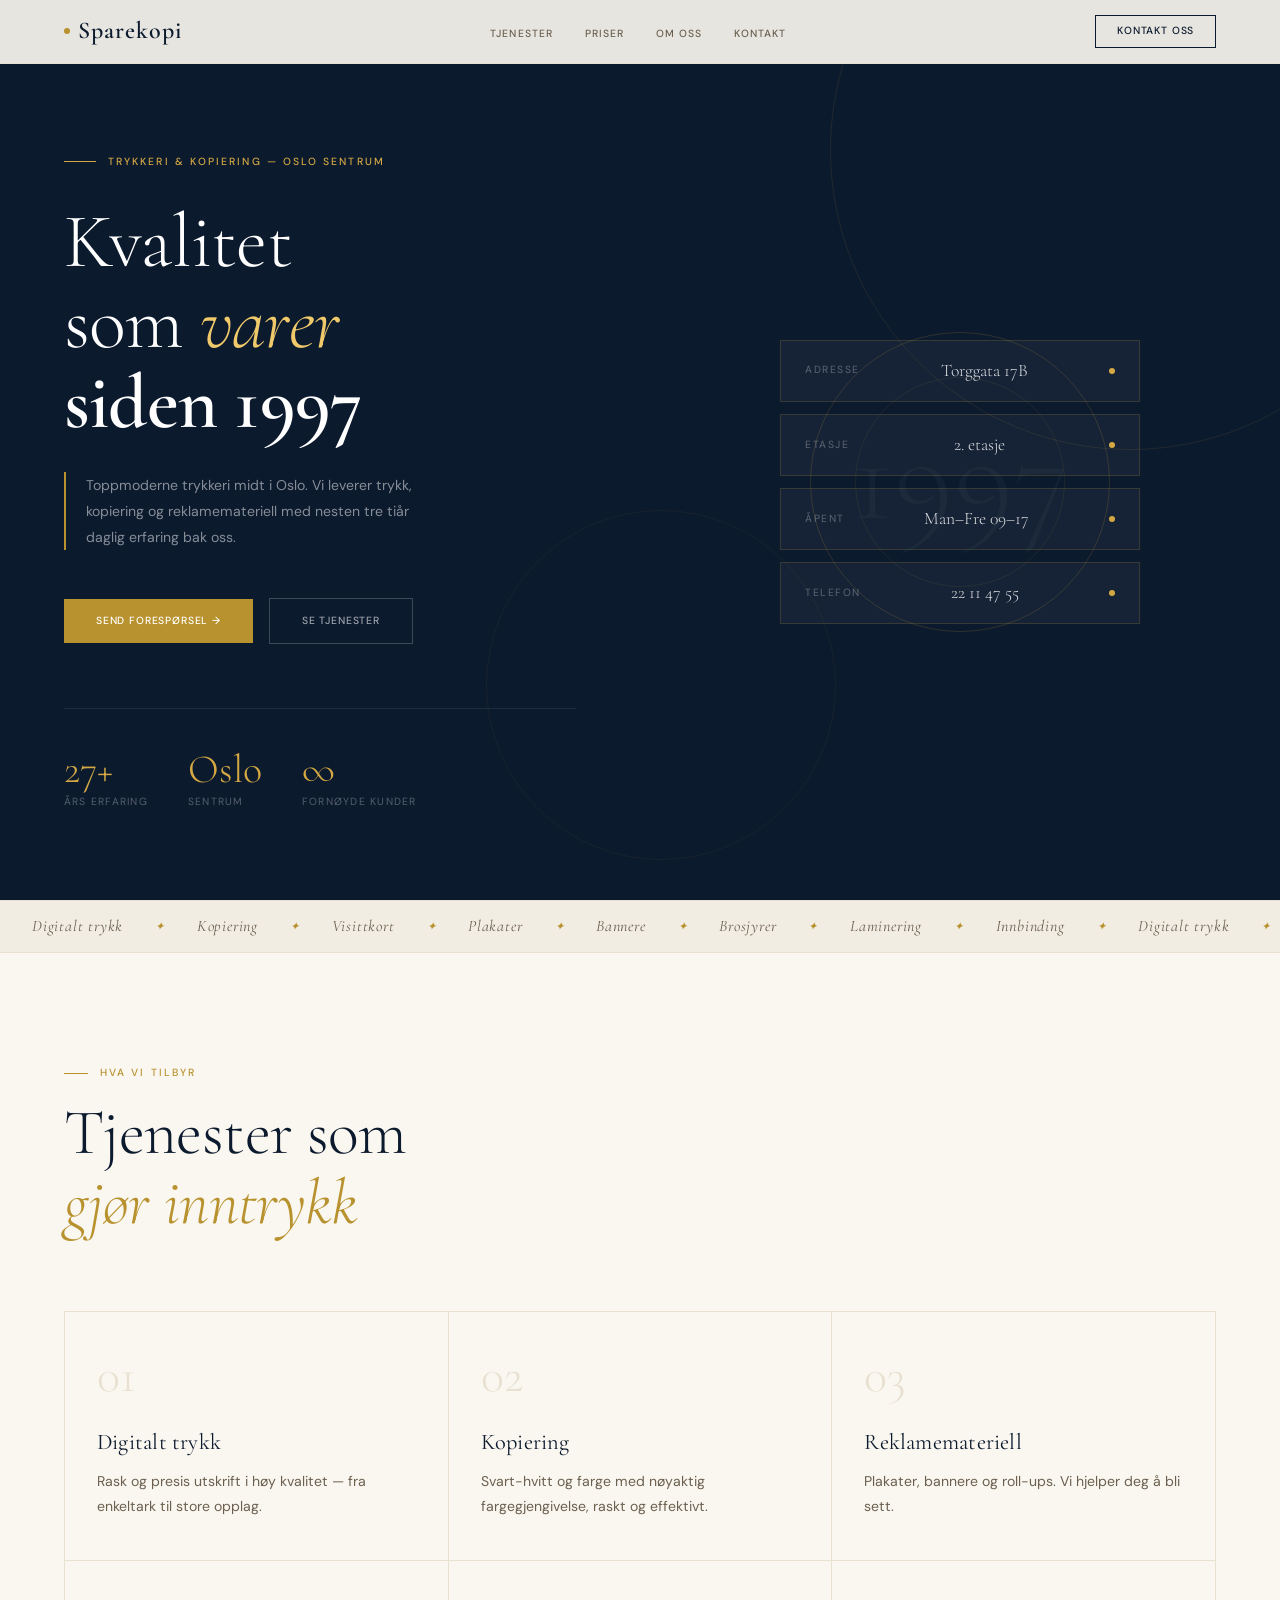
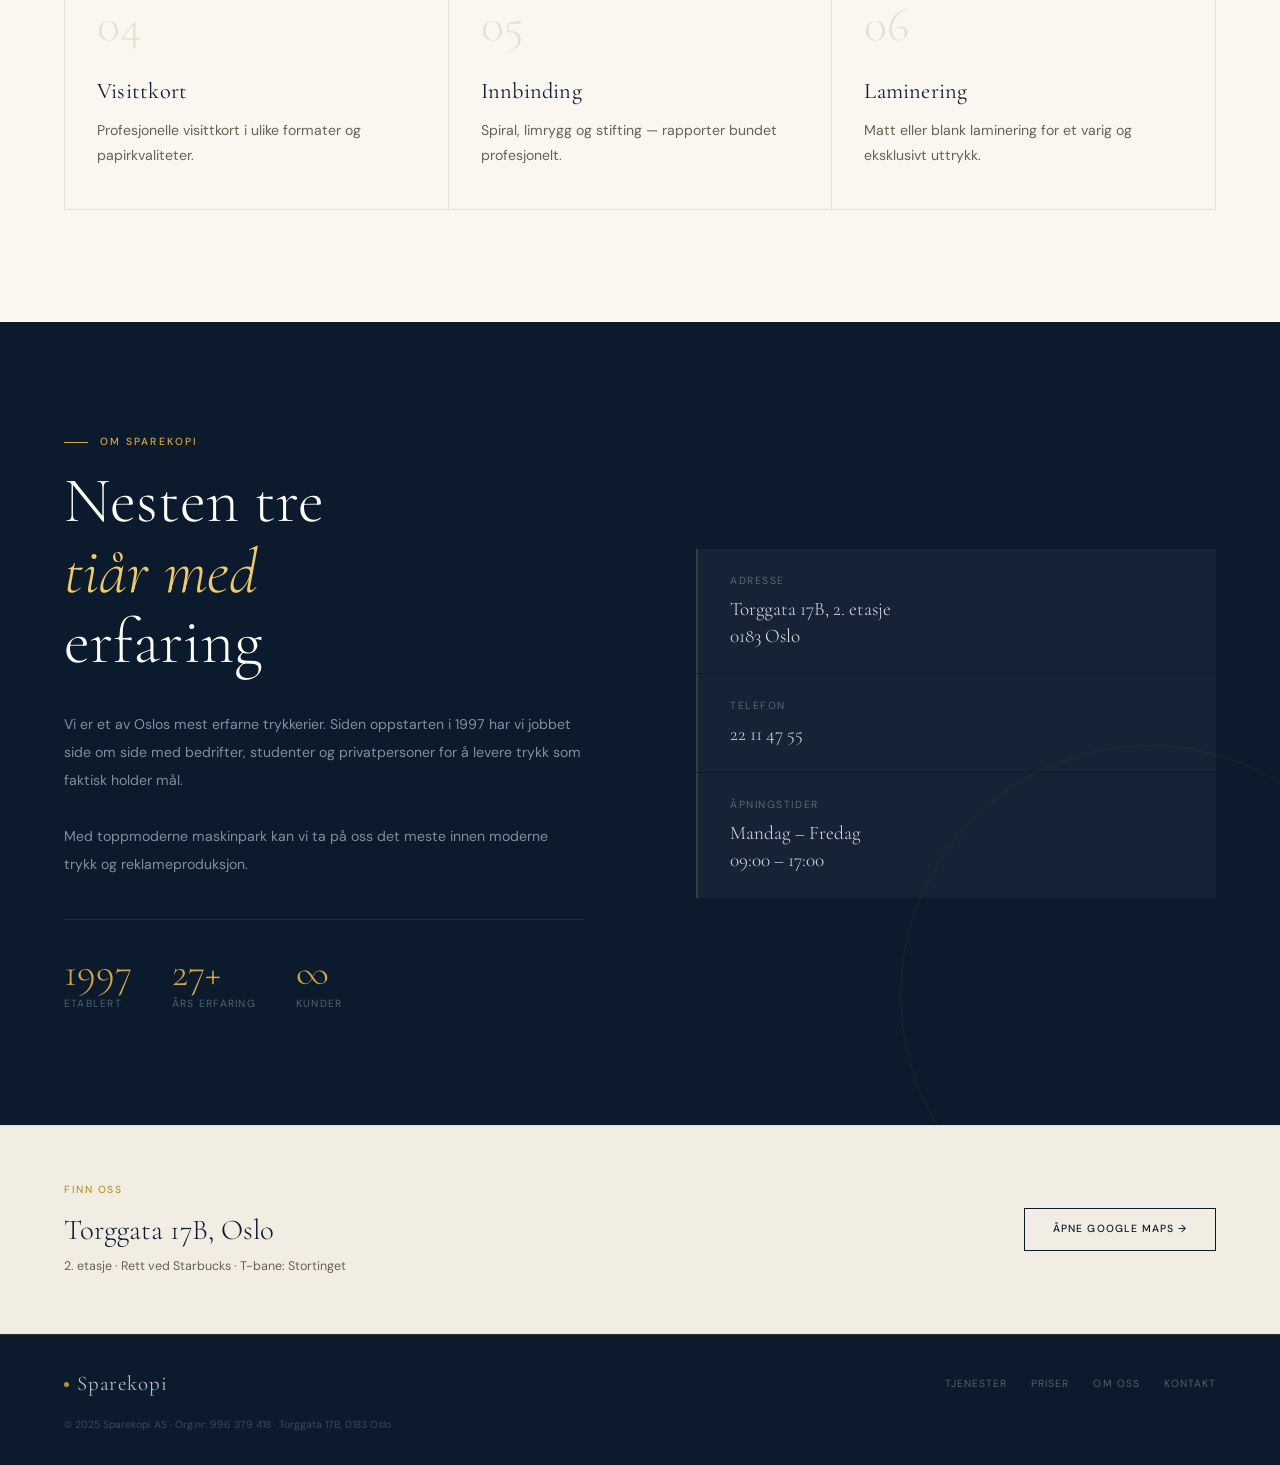
==== commit c507e89f: "changed the html" ====
--- a/index.html
+++ b/index.html
@@ -174,7 +174,6 @@
       <div class="about-card"><div class="about-card-label">Adresse</div><div class="about-card-val">Torggata 17B, 2. etasje<br/>0183 Oslo</div></div>
       <div class="about-card"><div class="about-card-label">Telefon</div><div class="about-card-val">22 11 47 55</div></div>
       <div class="about-card"><div class="about-card-label">Åpningstider</div><div class="about-card-val">Mandag – Fredag<br/>09:00 – 17:00</div></div>
-      <div class="about-card"><div class="about-card-label">Daglig leder</div><div class="about-card-val">Tri Thuc Pham</div></div>
     </div>
   </section>
  
--- a/css/components.css
+++ b/css/components.css
@@ -1,13 +1,340 @@
+/* ============================================================
+   SPAREKOPI — Komponenter
+   ============================================================ */
+
+/* ── TJENESTEKORT ── */
+.services-section {
+  padding: var(--space-2xl) var(--side-padding);
+  background: var(--color-cream);
+}
+.sec-header { margin-bottom: 4.5rem; }
+
+.services-grid {
+  display: grid;
+  grid-template-columns: repeat(3, 1fr);
+  gap: 1px;
+  background: var(--color-cream3);
+  border: 1px solid var(--color-cream3);
+}
 .service-card {
-  cursor: pointer !important;
-}
-.service-card:hover .svc-num,
-.service-card:hover .service-icon {
+  background: var(--color-cream);
+  padding: 2.5rem 2rem;
+  position: relative;
+  overflow: hidden;
+  transition: background .3s;
+  cursor: pointer;
+}
+.service-card:hover { background: var(--color-cream2); }
+.service-card::after {
+  content: '';
+  position: absolute;
+  bottom: 0; left: 0; right: 0;
+  height: 2px;
+  background: linear-gradient(90deg, var(--color-gold), var(--color-gold2));
+  transform: scaleX(0);
+  transform-origin: left;
+  transition: transform .4s ease;
+}
+.service-card:hover::after { transform: scaleX(1); }
+
+.service-icon, .svc-num {
+  font-family: var(--font-display);
+  font-size: 3rem;
+  font-weight: 300;
+  color: var(--color-cream3);
+  line-height: 1;
+  margin-bottom: 1.5rem;
+  display: block;
+  transition: color .3s;
+}
+.service-card:hover .service-icon,
+.service-card:hover .svc-num { color: var(--color-gold2); }
+
+.service-card h3, .svc-name {
+  font-family: var(--font-display);
+  font-size: 1.4rem;
+  font-weight: 400;
+  color: var(--color-navy);
+  margin-bottom: .6rem;
+  letter-spacing: .01em;
+}
+.service-card p, .svc-desc {
+  font-size: var(--fs-base);
+  line-height: 1.8;
+  color: var(--color-muted);
+}
+
+/* ── OM-OSS SEKSJON ── */
+.about-section {
+  padding: var(--space-2xl) var(--side-padding);
+  background: var(--color-navy);
+  display: grid;
+  grid-template-columns: 1fr 1fr;
+  gap: var(--space-2xl);
+  align-items: center;
+  position: relative;
+  overflow: hidden;
+}
+.about-section::before {
+  content: '';
+  position: absolute;
+  width: 500px; height: 500px;
+  border-radius: 50%;
+  border: 1px solid rgba(184,146,46,.08);
+  right: -120px; bottom: -120px;
+  pointer-events: none;
+}
+
+.about-label {
+  font-size: var(--fs-xs);
+  font-weight: 500;
+  letter-spacing: .2em;
+  text-transform: uppercase;
   color: var(--color-gold2);
-  transition: color .3s;
-}
- 
-/* ── MODAL BAKGRUNN ── */
+  display: flex;
+  align-items: center;
+  gap: .75rem;
+  margin-bottom: 1rem;
+}
+.about-label::before { content: ''; width: 24px; height: 1px; background: var(--color-gold2); }
+
+.about-heading {
+  font-family: var(--font-display);
+  font-size: var(--fs-3xl);
+  font-weight: 300;
+  color: #fff;
+  line-height: 1.1;
+  margin-bottom: 2rem;
+}
+.about-heading em { font-style: italic; color: var(--color-gold3); }
+
+.about-body {
+  font-size: var(--fs-base);
+  line-height: 2;
+  color: rgba(255,255,255,.5);
+  margin-bottom: 2.5rem;
+}
+.about-body em { font-style: normal; font-weight: 600; color: rgba(255,255,255,.85); }
+
+/* Stats */
+.stats-row, .about-stats {
+  display: flex;
+  gap: 2.5rem;
+  padding-top: 2rem;
+  border-top: 1px solid rgba(255,255,255,.08);
+}
+.stat-num {
+  font-family: var(--font-display);
+  font-size: 2.5rem;
+  font-weight: 300;
+  color: var(--color-gold2);
+  display: block;
+  line-height: 1;
+}
+.stat-label {
+  font-size: var(--fs-xs);
+  letter-spacing: .12em;
+  text-transform: uppercase;
+  color: rgba(255,255,255,.3);
+  margin-top: .3rem;
+}
+
+/* About right — info-kort */
+.about-right, .about-cards {
+  display: flex;
+  flex-direction: column;
+  gap: 1px;
+  position: relative;
+  z-index: 1;
+}
+.about-card, .info-card {
+  background: rgba(255,255,255,.04);
+  border-left: 2px solid rgba(184,146,46,.25);
+  padding: 1.5rem 2rem;
+  transition: border-color .3s, background .3s;
+}
+.about-card:hover, .info-card:hover {
+  background: rgba(255,255,255,.07);
+  border-color: var(--color-gold);
+}
+.about-card-label, .info-card-label {
+  font-size: var(--fs-xs);
+  letter-spacing: .15em;
+  text-transform: uppercase;
+  color: rgba(255,255,255,.3);
+  margin-bottom: .4rem;
+}
+.about-card-val, .info-card-val {
+  font-family: var(--font-display);
+  font-size: 1.2rem;
+  color: rgba(255,255,255,.85);
+  font-weight: 300;
+  line-height: 1.4;
+}
+
+/* ── PRISER ── */
+.pricing-section {
+  padding: var(--space-2xl) var(--side-padding);
+  background: var(--color-cream);
+}
+.pricing-grid {
+  display: grid;
+  grid-template-columns: repeat(3, 1fr);
+  gap: 1px;
+  background: var(--color-cream3);
+  border: 1px solid var(--color-cream3);
+  margin-top: var(--space-xl);
+}
+.pricing-card {
+  background: var(--color-cream);
+  padding: 2.5rem 2rem;
+  position: relative;
+  transition: background .3s;
+}
+.pricing-card:hover { background: var(--color-cream2); }
+.pricing-card.featured { background: var(--color-navy); }
+.pricing-card.featured::before {
+  content: 'Populær';
+  position: absolute;
+  top: 1.5rem; right: 1.5rem;
+  background: var(--color-gold);
+  color: #fff;
+  font-size: var(--fs-xs);
+  letter-spacing: .12em;
+  text-transform: uppercase;
+  padding: .25rem .75rem;
+}
+.pricing-name {
+  font-family: var(--font-display);
+  font-size: 1.6rem;
+  font-weight: 400;
+  color: var(--color-navy);
+  margin-bottom: .5rem;
+}
+.pricing-card.featured .pricing-name { color: #fff; }
+.pricing-price {
+  font-family: var(--font-display);
+  font-size: 3rem;
+  font-weight: 300;
+  color: var(--color-gold);
+  line-height: 1;
+  margin-bottom: .25rem;
+}
+.pricing-card.featured .pricing-price { color: var(--color-gold3); }
+.pricing-unit {
+  font-size: var(--fs-xs);
+  color: var(--color-muted);
+  letter-spacing: .1em;
+  margin-bottom: var(--space-md);
+}
+.pricing-card.featured .pricing-unit { color: rgba(255,255,255,.4); }
+.pricing-features {
+  border-top: 1px solid var(--color-cream3);
+  padding-top: var(--space-md);
+  display: flex;
+  flex-direction: column;
+  gap: .75rem;
+}
+.pricing-card.featured .pricing-features { border-color: rgba(255,255,255,.08); }
+.pricing-feature {
+  font-size: var(--fs-sm);
+  color: var(--color-muted);
+  padding-left: 1.2rem;
+  position: relative;
+}
+.pricing-card.featured .pricing-feature { color: rgba(255,255,255,.6); }
+.pricing-feature::before { content: '→'; position: absolute; left: 0; color: var(--color-gold); }
+
+/* ── TIMELINE (Om oss) ── */
+.timeline { padding: var(--space-2xl) var(--side-padding); background: var(--color-navy); }
+.timeline-items {
+  position: relative;
+  padding-left: 3rem;
+  margin-top: var(--space-xl);
+}
+.timeline-items::before {
+  content: '';
+  position: absolute;
+  top: 0; bottom: 0; left: 0;
+  width: 1px;
+  background: linear-gradient(to bottom, var(--color-gold), transparent);
+}
+.timeline-item { position: relative; padding-bottom: var(--space-xl); }
+.timeline-item::before {
+  content: '';
+  position: absolute;
+  left: -3.35rem; top: .4rem;
+  width: 8px; height: 8px;
+  border-radius: 50%;
+  background: var(--color-gold);
+  box-shadow: 0 0 0 3px var(--color-navy), 0 0 0 5px var(--color-gold);
+}
+.timeline-year {
+  font-family: var(--font-display);
+  font-size: 2.5rem;
+  font-weight: 300;
+  color: var(--color-gold2);
+  line-height: 1;
+  margin-bottom: .5rem;
+}
+.timeline-title {
+  font-family: var(--font-display);
+  font-size: 1.5rem;
+  color: #fff;
+  margin-bottom: .5rem;
+}
+.timeline-desc {
+  font-size: var(--fs-base);
+  color: rgba(255,255,255,.4);
+  line-height: 1.85;
+  max-width: 55ch;
+}
+
+/* ── VERDIER (Om oss) ── */
+.values-grid {
+  display: grid;
+  grid-template-columns: repeat(2, 1fr);
+  gap: 1px;
+  background: var(--color-cream3);
+  border: 1px solid var(--color-cream3);
+  margin-top: var(--space-xl);
+}
+.value-card {
+  background: var(--color-cream);
+  padding: 2.5rem 2rem;
+  transition: background .3s;
+}
+.value-card:hover { background: var(--color-cream2); }
+.value-num {
+  font-family: var(--font-display);
+  font-size: 4rem;
+  font-weight: 300;
+  color: var(--color-cream3);
+  line-height: 1;
+  margin-bottom: .5rem;
+}
+.value-title {
+  font-family: var(--font-display);
+  font-size: 1.5rem;
+  color: var(--color-navy);
+  margin-bottom: .5rem;
+}
+.value-desc { font-size: var(--fs-base); color: var(--color-muted); line-height: 1.85; }
+
+/* ── Responsive ── */
+@media (max-width: 900px) {
+  .services-grid  { grid-template-columns: 1fr; }
+  .about-section  { grid-template-columns: 1fr; }
+  .about-right, .about-cards { display: none; }
+  .pricing-grid   { grid-template-columns: 1fr; }
+  .values-grid    { grid-template-columns: 1fr; }
+}
+
+
+/* ============================================================
+   MODAL — Tjeneste popup
+   ============================================================ */
+
 .modal-overlay {
   display: none;
   position: fixed;
@@ -24,8 +351,7 @@
   display: flex;
   animation: fadeIn .25s ease;
 }
- 
-/* ── MODAL VINDU ── */
+
 .modal {
   background: var(--color-cream);
   max-width: 860px;
@@ -35,19 +361,16 @@
   position: relative;
   animation: slideUp .3s ease;
 }
- 
+
 @keyframes slideUp {
   from { opacity: 0; transform: translateY(24px); }
   to   { opacity: 1; transform: translateY(0); }
 }
- 
-/* ── LUKK-KNAPP ── */
+
 .modal-close {
   position: absolute;
-  top: 1.25rem;
-  right: 1.25rem;
-  width: 36px;
-  height: 36px;
+  top: 1.25rem; right: 1.25rem;
+  width: 36px; height: 36px;
   background: var(--color-cream2);
   border: 1px solid var(--color-cream3);
   cursor: pointer;
@@ -61,17 +384,14 @@
   line-height: 1;
 }
 .modal-close:hover { background: var(--color-navy); color: #fff; }
- 
-/* ── MODAL INNHOLD ── */
+
 .modal-image {
   width: 100%;
   height: 300px;
   object-fit: cover;
   display: block;
-  background: var(--color-cream3);
-}
- 
-/* Placeholder hvis ingen bilde */
+}
+
 .modal-image-placeholder {
   width: 100%;
   height: 300px;
@@ -83,13 +403,10 @@
   font-size: 6rem;
   font-weight: 300;
   color: var(--color-cream3);
-  letter-spacing: -.02em;
-}
- 
-.modal-body {
-  padding: 2.5rem 3rem 3rem;
-}
- 
+}
+
+.modal-body { padding: 2.5rem 3rem 3rem; }
+
 .modal-tag {
   font-size: var(--fs-xs);
   font-weight: 500;
@@ -102,7 +419,7 @@
   margin-bottom: 1rem;
 }
 .modal-tag::before { content: ''; width: 20px; height: 1px; background: var(--color-gold); }
- 
+
 .modal-title {
   font-family: var(--font-display);
   font-size: 2.5rem;
@@ -111,8 +428,7 @@
   line-height: 1.1;
   margin-bottom: 1.25rem;
 }
-.modal-title em { font-style: italic; color: var(--color-gold); }
- 
+
 .modal-desc {
   font-size: var(--fs-base);
   line-height: 1.9;
@@ -120,7 +436,7 @@
   margin-bottom: 2rem;
   max-width: 55ch;
 }
- 
+
 .modal-features {
   display: grid;
   grid-template-columns: 1fr 1fr;
@@ -136,13 +452,8 @@
   position: relative;
   line-height: 1.6;
 }
-.modal-feature::before {
-  content: '→';
-  position: absolute;
-  left: 0;
-  color: var(--color-gold);
-}
- 
+.modal-feature::before { content: '→'; position: absolute; left: 0; color: var(--color-gold); }
+
 .modal-cta {
   display: inline-flex;
   align-items: center;
@@ -160,8 +471,7 @@
   text-decoration: none;
 }
 .modal-cta:hover { background: var(--color-gold); }
- 
-/* ── Responsive ── */
+
 @media (max-width: 600px) {
   .modal-body { padding: 1.5rem; }
   .modal-features { grid-template-columns: 1fr; }
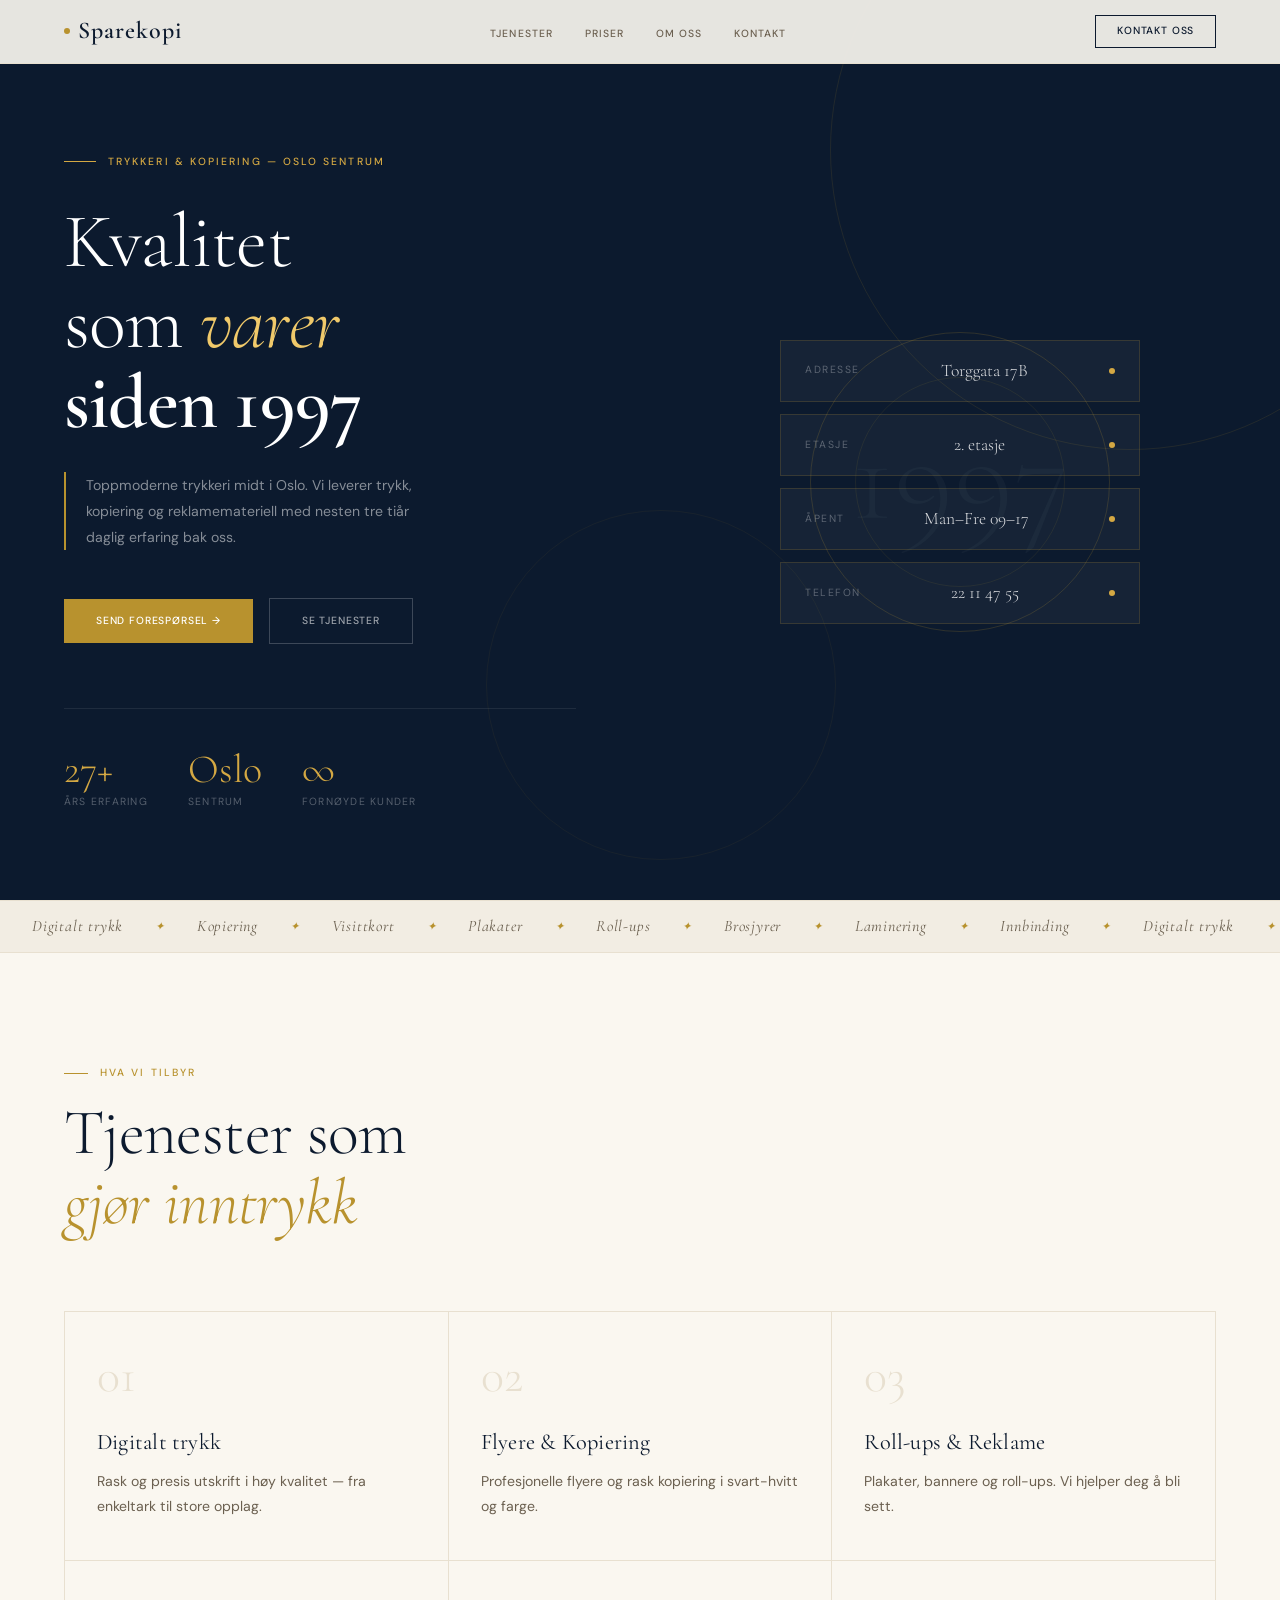
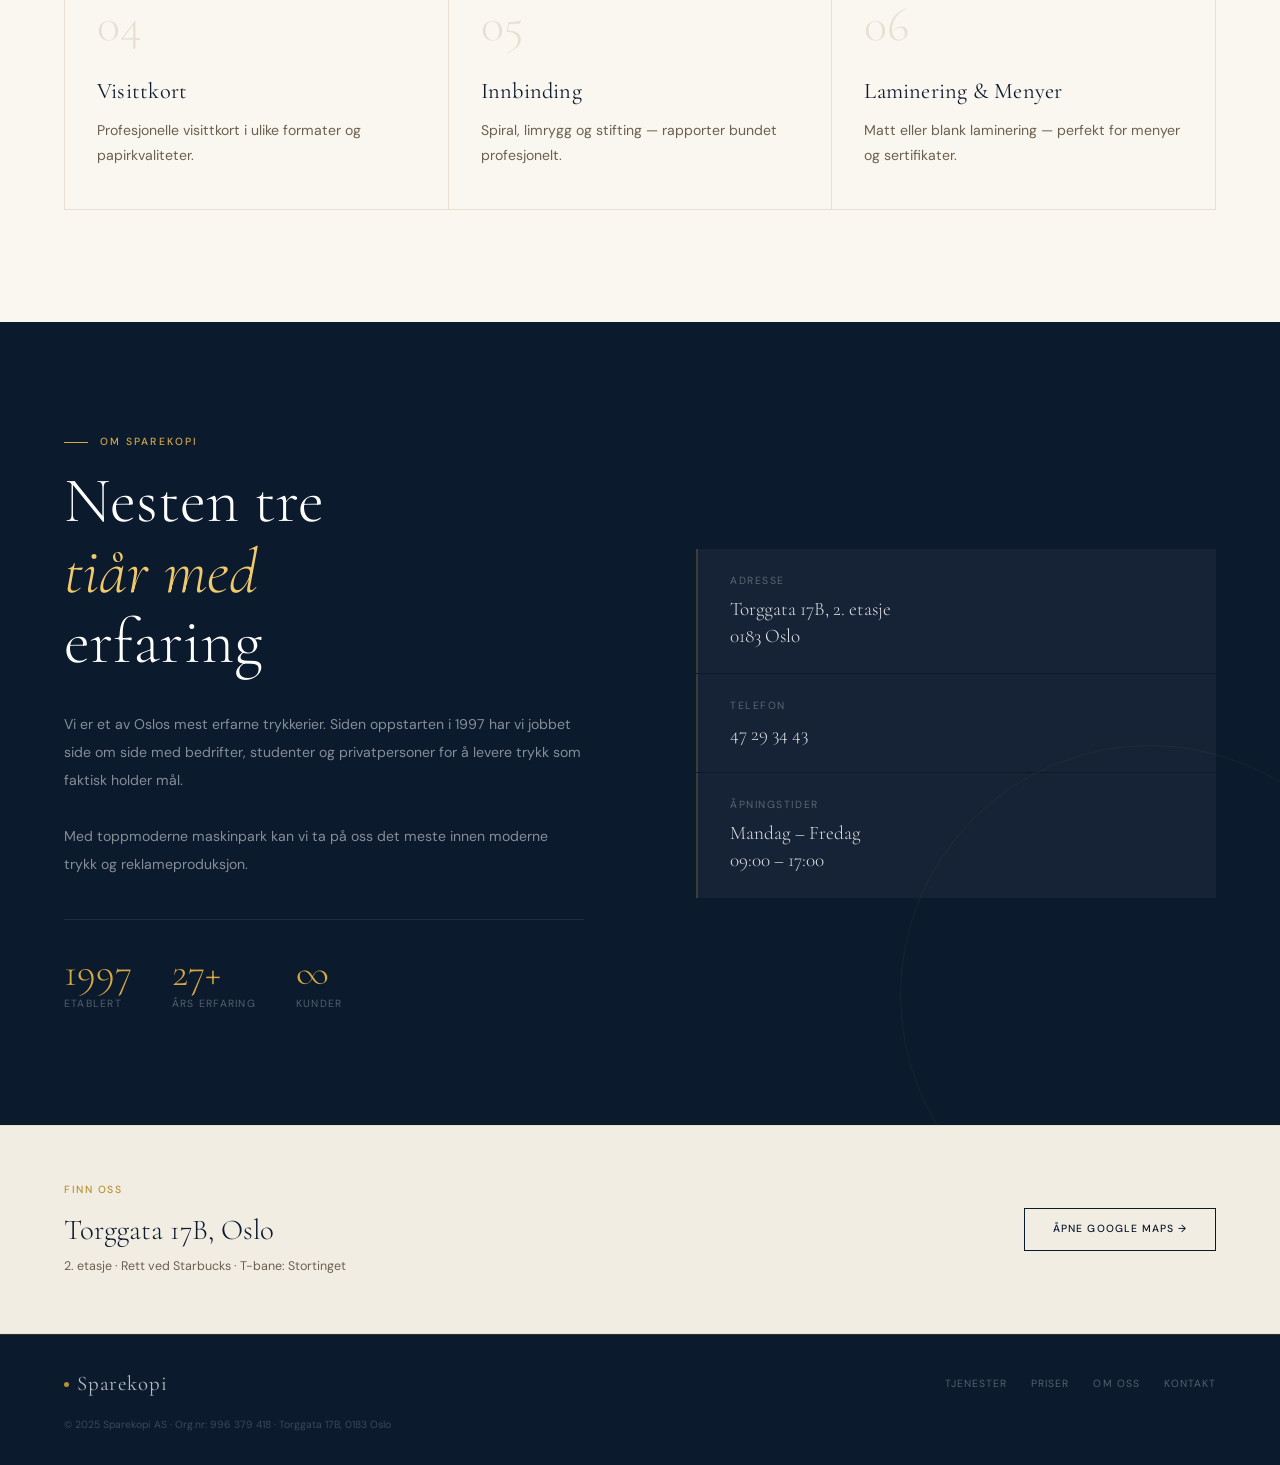
==== commit f9fb86fd: "changed names on files in pictures" ====
--- a/index.html
+++ b/index.html
@@ -16,7 +16,7 @@
   <link rel="stylesheet" href="css/forms.css" />
 </head>
 <body>
- 
+
   <nav class="site-nav">
     <a href="index.html" class="nav-logo"><div class="nav-logo-dot"></div>Sparekopi</a>
     <button class="nav-toggle" id="navToggle"><span></span><span></span><span></span></button>
@@ -28,7 +28,7 @@
     </ul>
     <a href="pages/kontakt.html" class="nav-cta">Kontakt oss</a>
   </nav>
- 
+
   <!-- HERO -->
   <section class="hero">
     <div class="hero-left">
@@ -59,105 +59,104 @@
       </div>
     </div>
   </section>
- 
+
   <!-- TICKER -->
   <div class="marquee-wrapper">
     <div class="marquee-track">
       <span>Digitalt trykk</span><span class="dot"> ✦ </span><span>Kopiering</span><span class="dot"> ✦ </span>
       <span>Visittkort</span><span class="dot"> ✦ </span><span>Plakater</span><span class="dot"> ✦ </span>
-      <span>Bannere</span><span class="dot"> ✦ </span><span>Brosjyrer</span><span class="dot"> ✦ </span>
+      <span>Roll-ups</span><span class="dot"> ✦ </span><span>Brosjyrer</span><span class="dot"> ✦ </span>
       <span>Laminering</span><span class="dot"> ✦ </span><span>Innbinding</span><span class="dot"> ✦ </span>
       <span>Digitalt trykk</span><span class="dot"> ✦ </span><span>Kopiering</span><span class="dot"> ✦ </span>
       <span>Visittkort</span><span class="dot"> ✦ </span><span>Plakater</span><span class="dot"> ✦ </span>
-      <span>Bannere</span><span class="dot"> ✦ </span><span>Brosjyrer</span><span class="dot"> ✦ </span>
+      <span>Roll-ups</span><span class="dot"> ✦ </span><span>Brosjyrer</span><span class="dot"> ✦ </span>
       <span>Laminering</span><span class="dot"> ✦ </span><span>Innbinding</span><span class="dot"> ✦ </span>
     </div>
   </div>
- 
-  <!-- TJENESTER — klikk på et kort for å åpne modal -->
+
+  <!-- TJENESTER — klikk på kort for å åpne modal med bilde -->
   <section class="services-section">
     <div class="sec-header">
       <div class="section-tag fade-up">Hva vi tilbyr</div>
       <h2 class="section-title fade-up delay-1">Tjenester som<br/><em>gjør inntrykk</em></h2>
     </div>
     <div class="services-grid">
- 
-      <!--
-        data-modal="..." kobler kortet til riktig modal.
-        Bytt ut image-stien med ditt eget bilde:
-        f.eks.  data-image="assets/images/trykk.jpg"
-        Legg bildene i mappen: assets/images/
-      -->
- 
+
+      <!-- Brosjyrer -->
       <div class="service-card fade-up"
-           data-modal="trykk"
-           data-title="Digitalt trykk"
-           data-desc="Rask og presis digital utskrift i høy kvalitet — fra enkeltark til store opplag av brosjyrer og kataloger. Vi bruker toppmoderne utstyr for skarp detalj og ekte farger."
-           data-features="A4, A3, A2 og storformat|Svart-hvitt og farge|Fotokvalitet fargegjengivelse|Rask levering|Mengderabatt ved store opplag|Enkelt- og dobbeltsidig"
-           data-image="assets/images/trykk.jpg">
+        data-modal="brosjyrer"
+        data-title="Brosjyrer & Digitalt trykk"
+        data-desc="Vi trykker profesjonelle brosjyrer og markedsmateriell i høy kvalitet. Enten det er en enkel folder eller en flersiders katalog — vi leverer skarpe farger og presis detalj hver gang."
+        data-features="Enkelt- og trefoldede brosjyrer|Kataloger opp til 100+ sider|A4, A5 og egendefinerte formater|Matt eller blank finish|Mengderabatt fra 100 stk|Rask levering"
+        data-image="assets/images/brosjyrer.jpg">
         <div class="service-icon">01</div>
         <h3>Digitalt trykk</h3>
         <p>Rask og presis utskrift i høy kvalitet — fra enkeltark til store opplag.</p>
       </div>
- 
+
+      <!-- Flyer -->
       <div class="service-card fade-up delay-1"
-           data-modal="kopiering"
-           data-title="Kopiering"
-           data-desc="Svart-hvitt og farge. Vi kopierer dokumenter, tegninger og bilder raskt og effektivt med nøyaktig fargegjengivelse — til alltid riktig pris."
-           data-features="Svart-hvitt fra 2,- per ark|Farge fra 8,- per ark|A4, A3 og storformat|Enkelt- og dobbeltsidig|Mengderabatt|Rask utlevering"
-           data-image="assets/images/kopiering.jpg">
+        data-modal="flyer"
+        data-title="Flyere & Kopiering"
+        data-desc="Flyere er et av de mest effektive markedsføringsverktøyene — og vi trykker dem raskt og skarpt. Vi tilbyr også kopiering av dokumenter i svart-hvitt og farge til fornuftige priser."
+        data-features="A4 og A5 flyere|Svart-hvitt fra kr 2,- per ark|Farge fra kr 8,- per ark|Enkelt- og dobbeltsidig|Mengderabatt tilgjengelig|Rask utlevering"
+        data-image="assets/images/flyer.jpg">
         <div class="service-icon">02</div>
-        <h3>Kopiering</h3>
-        <p>Svart-hvitt og farge med nøyaktig fargegjengivelse, raskt og effektivt.</p>
-      </div>
- 
+        <h3>Flyere & Kopiering</h3>
+        <p>Profesjonelle flyere og rask kopiering i svart-hvitt og farge.</p>
+      </div>
+
+      <!-- Roll-up -->
       <div class="service-card fade-up delay-2"
-           data-modal="reklame"
-           data-title="Reklamemateriell"
-           data-desc="Plakater, bannere og roll-ups i alle størrelser. Vi hjelper deg å bli sett — fra det lille lokale til det store nasjonale."
-           data-features="Plakater i alle formater|Bannere og roll-ups|Vindusdekor|Messestand materiell|Veggplakater|Rask levering"
-           data-image="assets/images/reklame.jpg">
+        data-modal="rollup"
+        data-title="Roll-ups & Reklamemateriell"
+        data-desc="Roll-ups er perfekte for messer, konferanser, butikkvinduer og events. Vi trykker på holdbart materiale med klare farger som varer lenge — og leverer raskt når du trenger det."
+        data-features="Standard 85x200cm og 100x200cm|Inkluderer stativ og bag|Flerfarget høykvalitetstrykk|Holdbart materiale|Bannere og veggplakater|Klar på 1–3 virkedager"
+        data-image="assets/images/ROLLUP.jpg">
         <div class="service-icon">03</div>
-        <h3>Reklamemateriell</h3>
+        <h3>Roll-ups & Reklame</h3>
         <p>Plakater, bannere og roll-ups. Vi hjelper deg å bli sett.</p>
       </div>
- 
+
+      <!-- Visittkort -->
       <div class="service-card fade-up"
-           data-modal="visittkort"
-           data-title="Visittkort"
-           data-desc="Profesjonelle visittkort i ulike formater og papirkvaliteter. Gjør det riktige inntrykket — hver eneste gang du møter noen nytt."
-           data-features="Standard 85x55mm|Avrundede hjørner|350g kvalitetspaper|Matt eller blank finish|Laminering tilgjengelig|Fra 500 stk"
-           data-image="assets/images/visittkort.jpg">
+        data-modal="visittkort"
+        data-title="Visittkort"
+        data-desc="Et godt visittkort gjør det riktige inntrykket fra første møte. Vi trykker visittkort i ulike formater, papirkvaliteter og finish — slik at kortet ditt skiller seg ut på bordet."
+        data-features="Standard format 85x55mm|350g og 400g papirkvalitet|Matt eller blank laminering|Ensidig og tosidig trykk|Avrundede hjørner tilgjengelig|Fra 100 stk"
+        data-image="assets/images/visittkort.jpg">
         <div class="service-icon">04</div>
         <h3>Visittkort</h3>
         <p>Profesjonelle visittkort i ulike formater og papirkvaliteter.</p>
       </div>
- 
+
+      <!-- Innbinding -->
       <div class="service-card fade-up delay-1"
-           data-modal="innbinding"
-           data-title="Innbinding"
-           data-desc="Spiral, limrygg og stifting. Rapporter, presentasjoner og oppgaver bundet profesjonelt og raskt — klare til innlevering."
-           data-features="Plastspiral og metallspiral|Limrygsbinding|Stifting|Inkluderer forside og bakside|Opp til 400 sider|Rask utlevering"
-           data-image="assets/images/innbinding.jpg">
+        data-modal="innbinding"
+        data-title="Innbinding"
+        data-desc="Vi binder inn rapporter, oppgaver, presentasjoner og manualer profesjonelt og raskt. Med spiralinnbinding eller limrygg får dokumentet ditt et solid og ryddig uttrykk."
+        data-features="Plastspiral og metallspiral|Limrygsbinding|Stifting for tynnere hefter|Inkluderer for- og bakside|Opp til 400 sider|Rask utlevering — ofte samme dag"
+        data-image="">
         <div class="service-icon">05</div>
         <h3>Innbinding</h3>
         <p>Spiral, limrygg og stifting — rapporter bundet profesjonelt.</p>
       </div>
- 
+
+      <!-- Laminering / Meny -->
       <div class="service-card fade-up delay-2"
-           data-modal="laminering"
-           data-title="Laminering"
-           data-desc="Matt eller blank laminering for et varig og eksklusivt uttrykk på ditt materiale. Perfekt for menyer, sertifikater og plakater."
-           data-features="Matt laminering|Blank laminering|A4 og A3 format|Enkelt- og dobbeltsidig|Beskytter mot fukt og slitasje|Fra 20,- per ark"
-           data-image="assets/images/laminering.jpg">
+        data-modal="laminering"
+        data-title="Laminering & Menyer"
+        data-desc="Laminering beskytter trykket ditt mot fukt, søl og slitasje — perfekt for menyer, prislister, sertifikater og skilt. Vi leverer i matt eller blank finish og alle standardformater."
+        data-features="Matt og blank laminering|A4, A3 og egendefinerte størrelser|Enkelt- og dobbeltsidig|Perfekt for restaurantmenyer|Beskytter mot fukt og flekker|Fra kr 20,- per ark"
+        data-image="assets/images/meny.jpg">
         <div class="service-icon">06</div>
-        <h3>Laminering</h3>
-        <p>Matt eller blank laminering for et varig og eksklusivt uttrykk.</p>
-      </div>
- 
+        <h3>Laminering & Menyer</h3>
+        <p>Matt eller blank laminering — perfekt for menyer og sertifikater.</p>
+      </div>
+
     </div>
   </section>
- 
+
   <!-- OM OSS -->
   <section class="about-section">
     <div class="fade-up">
@@ -172,11 +171,11 @@
     </div>
     <div class="about-right fade-up delay-2">
       <div class="about-card"><div class="about-card-label">Adresse</div><div class="about-card-val">Torggata 17B, 2. etasje<br/>0183 Oslo</div></div>
-      <div class="about-card"><div class="about-card-label">Telefon</div><div class="about-card-val">22 11 47 55</div></div>
+      <div class="about-card"><div class="about-card-label">Telefon</div><div class="about-card-val">47 29 34 43</div></div>
       <div class="about-card"><div class="about-card-label">Åpningstider</div><div class="about-card-val">Mandag – Fredag<br/>09:00 – 17:00</div></div>
     </div>
   </section>
- 
+
   <!-- MAP -->
   <div class="map-strip">
     <div>
@@ -186,7 +185,7 @@
     </div>
     <a href="https://maps.google.com/?q=Torggata+17B,+0183+Oslo" target="_blank" rel="noopener" class="map-btn">Åpne Google Maps →</a>
   </div>
- 
+
   <!-- FOOTER -->
   <footer class="site-footer">
     <div class="footer-logo"><div class="footer-logo-dot"></div>Sparekopi</div>
@@ -198,19 +197,14 @@
     </nav>
     <p class="footer-copy">© 2025 Sparekopi AS · Org.nr: 996 379 418 · Torggata 17B, 0183 Oslo</p>
   </footer>
- 
-  <!-- ══════════════════════════════
-       MODAL — åpner når man klikker på et tjenestekort
-  ══════════════════════════════ -->
+
+  <!-- ══ MODAL ══ -->
   <div class="modal-overlay" id="modalOverlay">
     <div class="modal" id="modal">
       <button class="modal-close" id="modalClose">✕</button>
- 
-      <!-- Bilde (eller placeholder hvis ingen bilde er satt) -->
       <div id="modalImageWrap"></div>
- 
       <div class="modal-body">
-        <div class="modal-tag" id="modalTag">Tjeneste</div>
+        <div class="modal-tag">Tjeneste</div>
         <h2 class="modal-title" id="modalTitle"></h2>
         <p class="modal-desc" id="modalDesc"></p>
         <div class="modal-features" id="modalFeatures"></div>
@@ -218,62 +212,50 @@
       </div>
     </div>
   </div>
- 
+
   <script src="js/main.js"></script>
- 
   <script>
-  /* ── MODAL LOGIKK ── */
-  const overlay   = document.getElementById('modalOverlay');
-  const modal     = document.getElementById('modal');
-  const closeBtn  = document.getElementById('modalClose');
-  const imgWrap   = document.getElementById('modalImageWrap');
-  const tagEl     = document.getElementById('modalTag');
-  const titleEl   = document.getElementById('modalTitle');
-  const descEl    = document.getElementById('modalDesc');
-  const featEl    = document.getElementById('modalFeatures');
- 
-  // Åpne modal når man klikker på et tjenestekort
-  document.querySelectorAll('.service-card[data-modal]').forEach(card => {
-    card.addEventListener('click', () => {
-      const title    = card.dataset.title    || '';
-      const desc     = card.dataset.desc     || '';
-      const features = card.dataset.features || '';
-      const image    = card.dataset.image    || '';
- 
-      // Sett innhold
-      tagEl.textContent   = 'Tjeneste';
-      titleEl.textContent = title;
-      descEl.textContent  = desc;
- 
-      // Bilde — vis bilde hvis fil finnes, ellers vis nummer-placeholder
-      if (image) {
-        imgWrap.innerHTML = `<img class="modal-image" src="${image}" alt="${title}" onerror="this.parentElement.innerHTML='<div class=modal-image-placeholder>${card.querySelector('.service-icon').textContent}</div>'" />`;
-      } else {
-        imgWrap.innerHTML = `<div class="modal-image-placeholder">${card.querySelector('.service-icon').textContent}</div>`;
-      }
- 
-      // Egenskaper/features
-      featEl.innerHTML = features
-        .split('|')
-        .map(f => `<div class="modal-feature">${f.trim()}</div>`)
-        .join('');
- 
-      // Åpne
-      overlay.classList.add('open');
-      document.body.style.overflow = 'hidden';
+    const overlay  = document.getElementById('modalOverlay');
+    const closeBtn = document.getElementById('modalClose');
+    const imgWrap  = document.getElementById('modalImageWrap');
+    const titleEl  = document.getElementById('modalTitle');
+    const descEl   = document.getElementById('modalDesc');
+    const featEl   = document.getElementById('modalFeatures');
+
+    document.querySelectorAll('.service-card[data-modal]').forEach(card => {
+      card.addEventListener('click', () => {
+        titleEl.textContent = card.dataset.title || '';
+        descEl.textContent  = card.dataset.desc  || '';
+
+        const img = card.dataset.image;
+        const num = card.querySelector('.service-icon').textContent;
+
+        if (img) {
+          imgWrap.innerHTML = `<img class="modal-image" src="${img}" alt="${card.dataset.title}"
+            onerror="this.parentElement.innerHTML='<div class=modal-image-placeholder>${num}</div>'" />`;
+        } else {
+          imgWrap.innerHTML = `<div class="modal-image-placeholder">${num}</div>`;
+        }
+
+        featEl.innerHTML = (card.dataset.features || '')
+          .split('|')
+          .map(f => `<div class="modal-feature">${f.trim()}</div>`)
+          .join('');
+
+        overlay.classList.add('open');
+        document.body.style.overflow = 'hidden';
+      });
     });
-  });
- 
-  // Lukk modal
-  function closeModal() {
-    overlay.classList.remove('open');
-    document.body.style.overflow = '';
-  }
- 
-  closeBtn.addEventListener('click', closeModal);
-  overlay.addEventListener('click', e => { if (e.target === overlay) closeModal(); });
-  document.addEventListener('keydown', e => { if (e.key === 'Escape') closeModal(); });
+
+    function closeModal() {
+      overlay.classList.remove('open');
+      document.body.style.overflow = '';
+    }
+
+    closeBtn.addEventListener('click', closeModal);
+    overlay.addEventListener('click', e => { if (e.target === overlay) closeModal(); });
+    document.addEventListener('keydown', e => { if (e.key === 'Escape') closeModal(); });
   </script>
- 
+
 </body>
 </html>
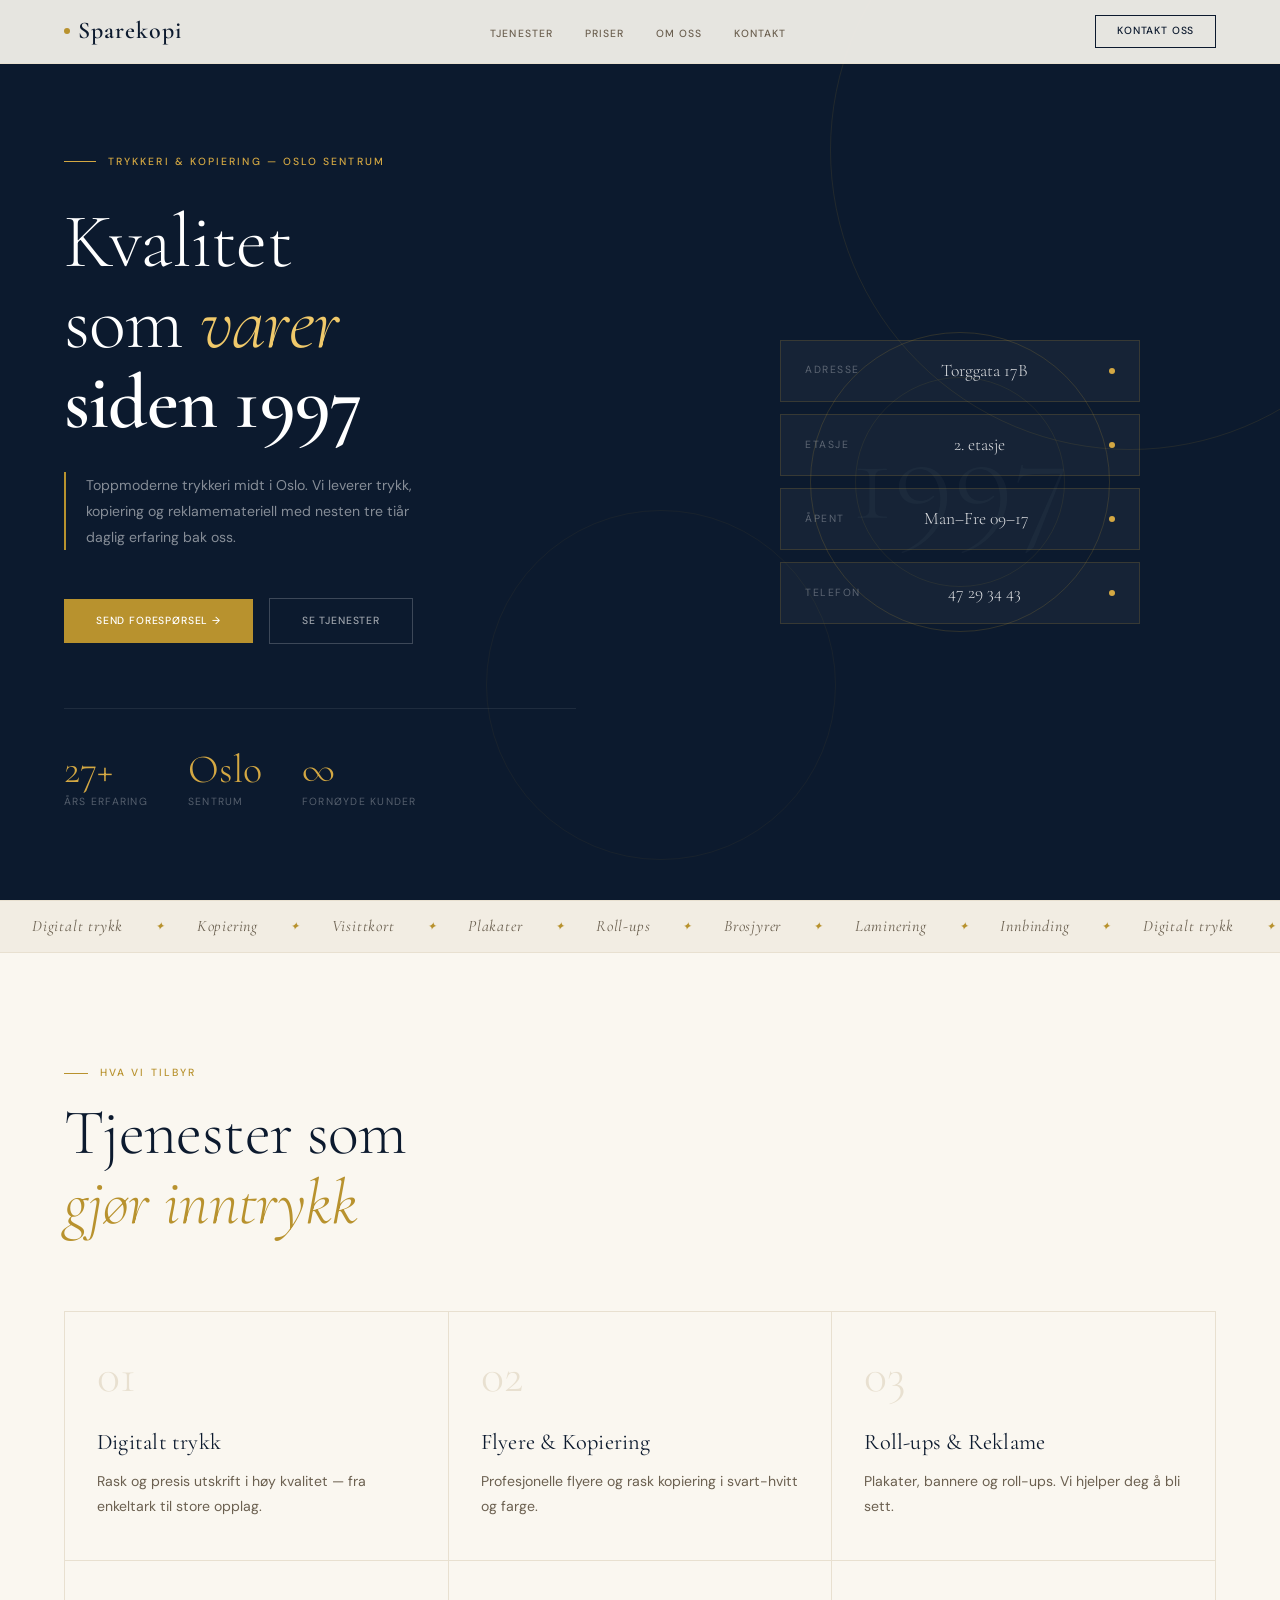
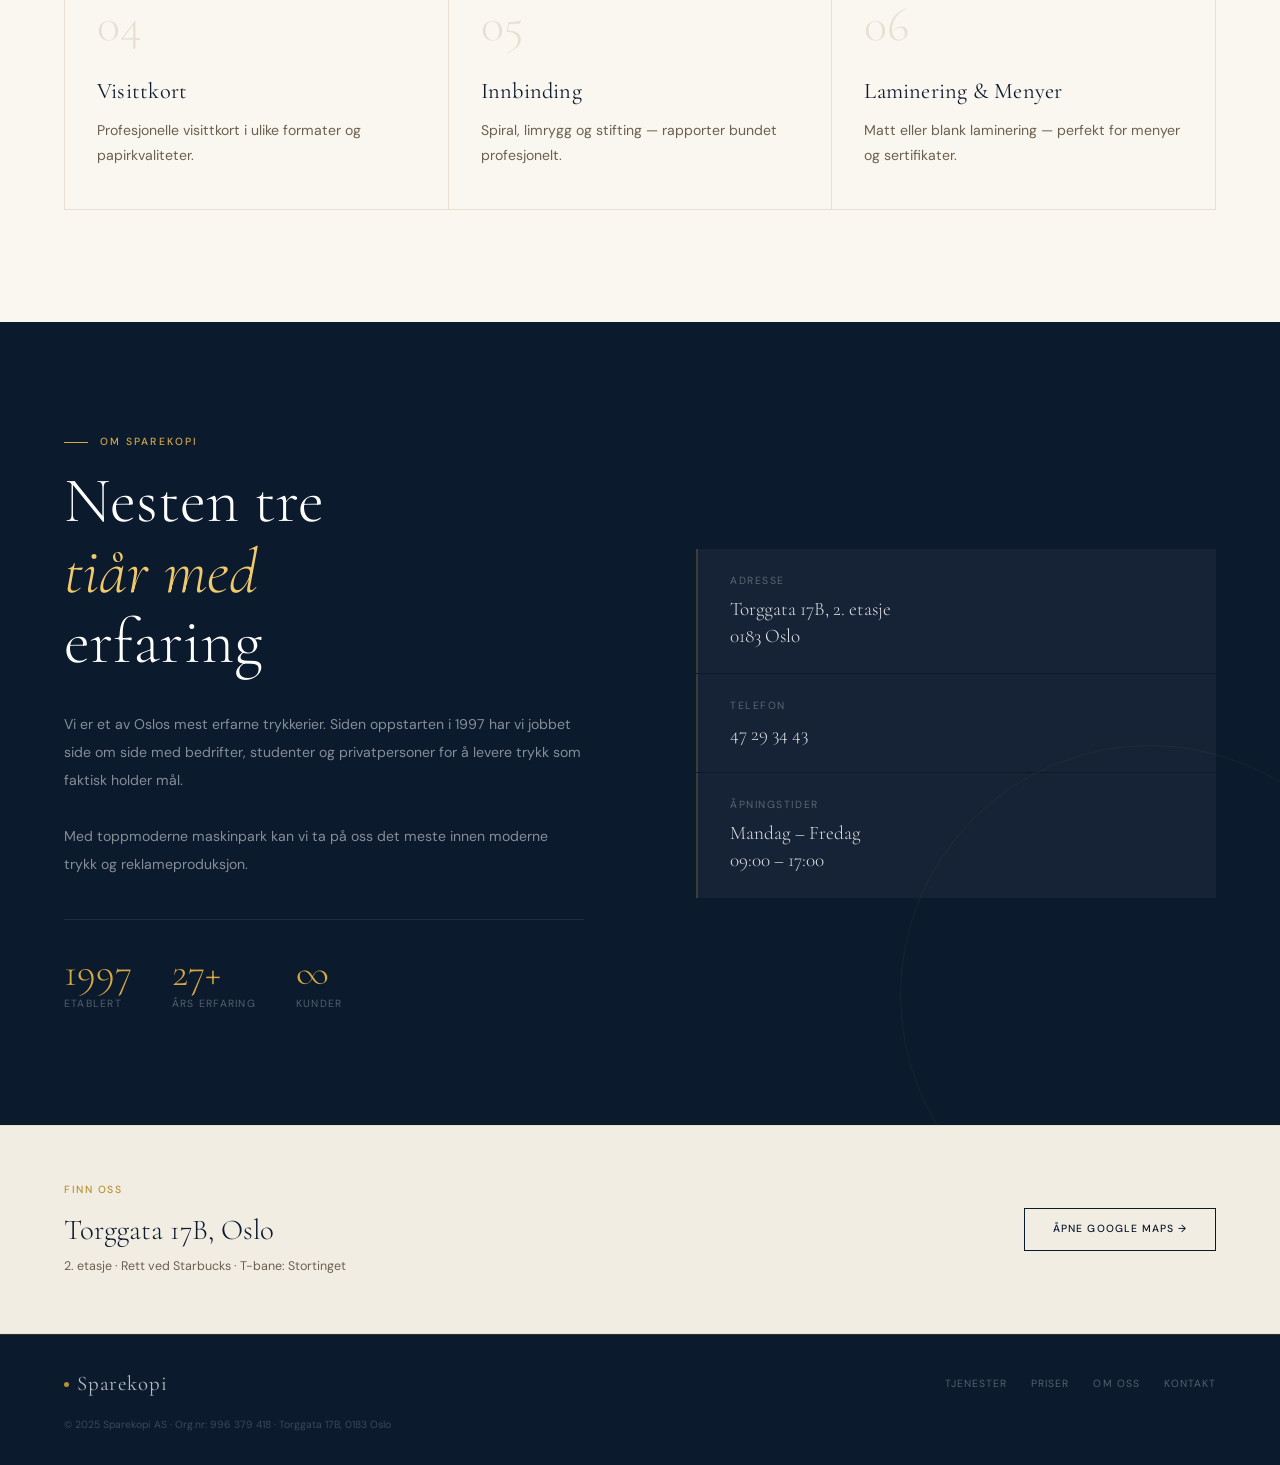
==== commit 693961ac: "change css and index html" ====
--- a/index.html
+++ b/index.html
@@ -54,7 +54,7 @@
           <div class="pill"><span class="pill-label">Adresse</span><span class="pill-val">Torggata 17B</span><div class="pill-dot"></div></div>
           <div class="pill"><span class="pill-label">Etasje</span><span class="pill-val">2. etasje</span><div class="pill-dot"></div></div>
           <div class="pill"><span class="pill-label">Åpent</span><span class="pill-val">Man–Fre 09–17</span><div class="pill-dot"></div></div>
-          <div class="pill"><span class="pill-label">Telefon</span><span class="pill-val">22 11 47 55</span><div class="pill-dot"></div></div>
+          <div class="pill"><span class="pill-label">Telefon</span><span class="pill-val">47 29 34 43</span><div class="pill-dot"></div></div>
         </div>
       </div>
     </div>
--- a/css/components.css
+++ b/css/components.css
@@ -387,9 +387,12 @@
 
 .modal-image {
   width: 100%;
-  height: 300px;
-  object-fit: cover;
+  height: auto;
+  max-height: 500px;
+  object-fit: contain;
   display: block;
+  background: var(--color-cream2);
+  padding: 1rem;
 }
 
 .modal-image-placeholder {
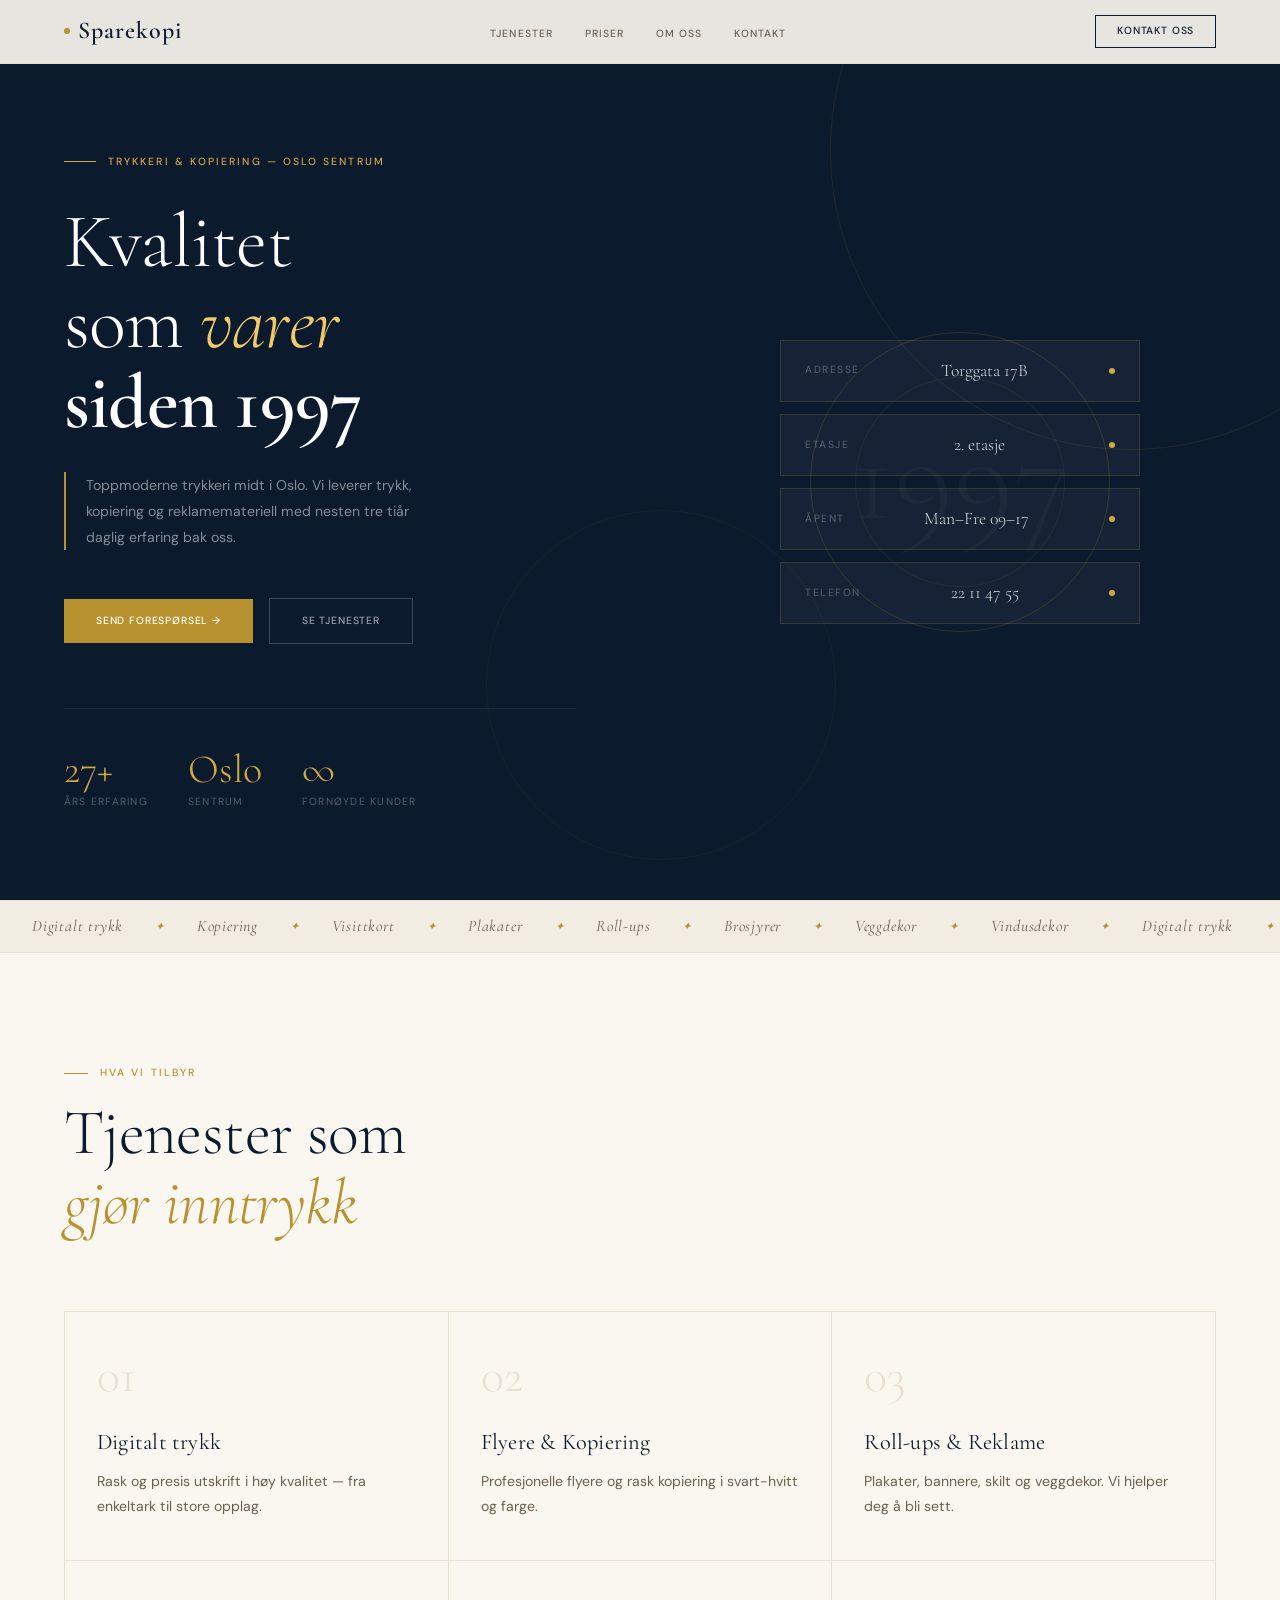
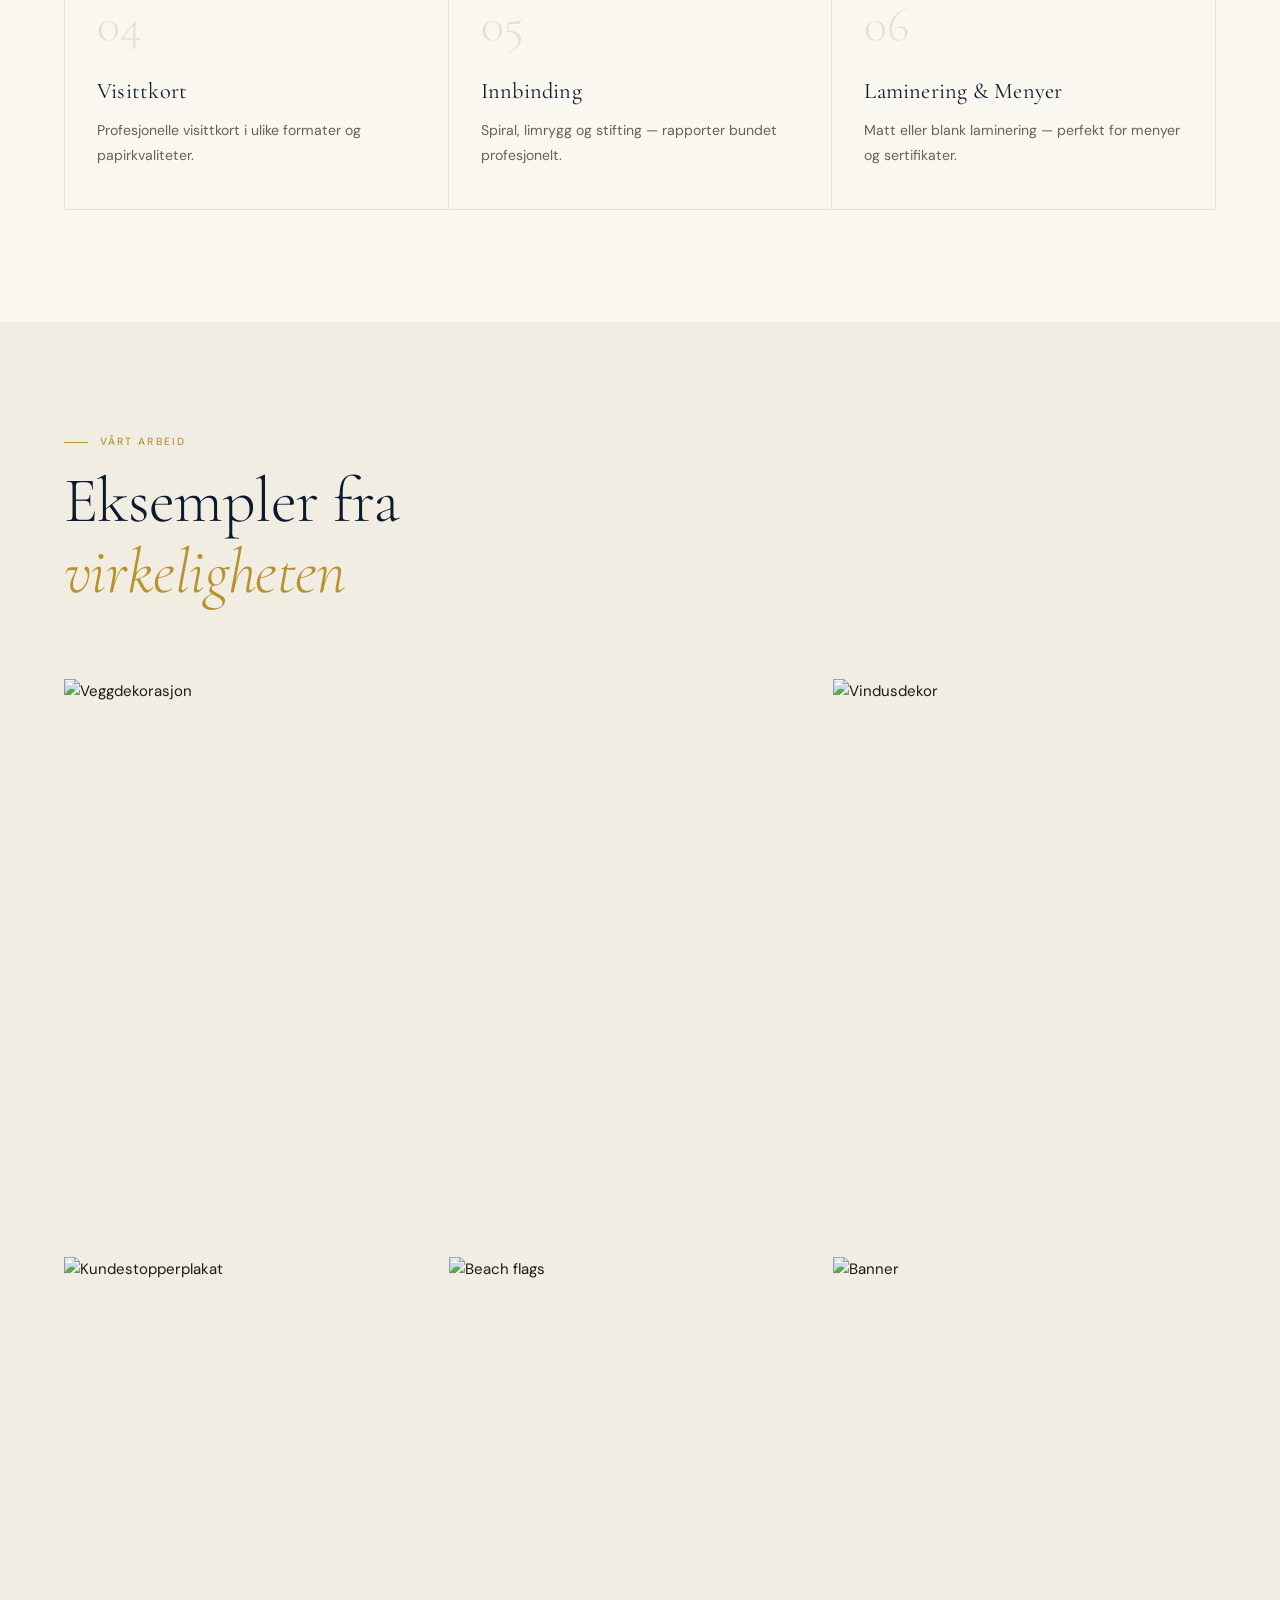
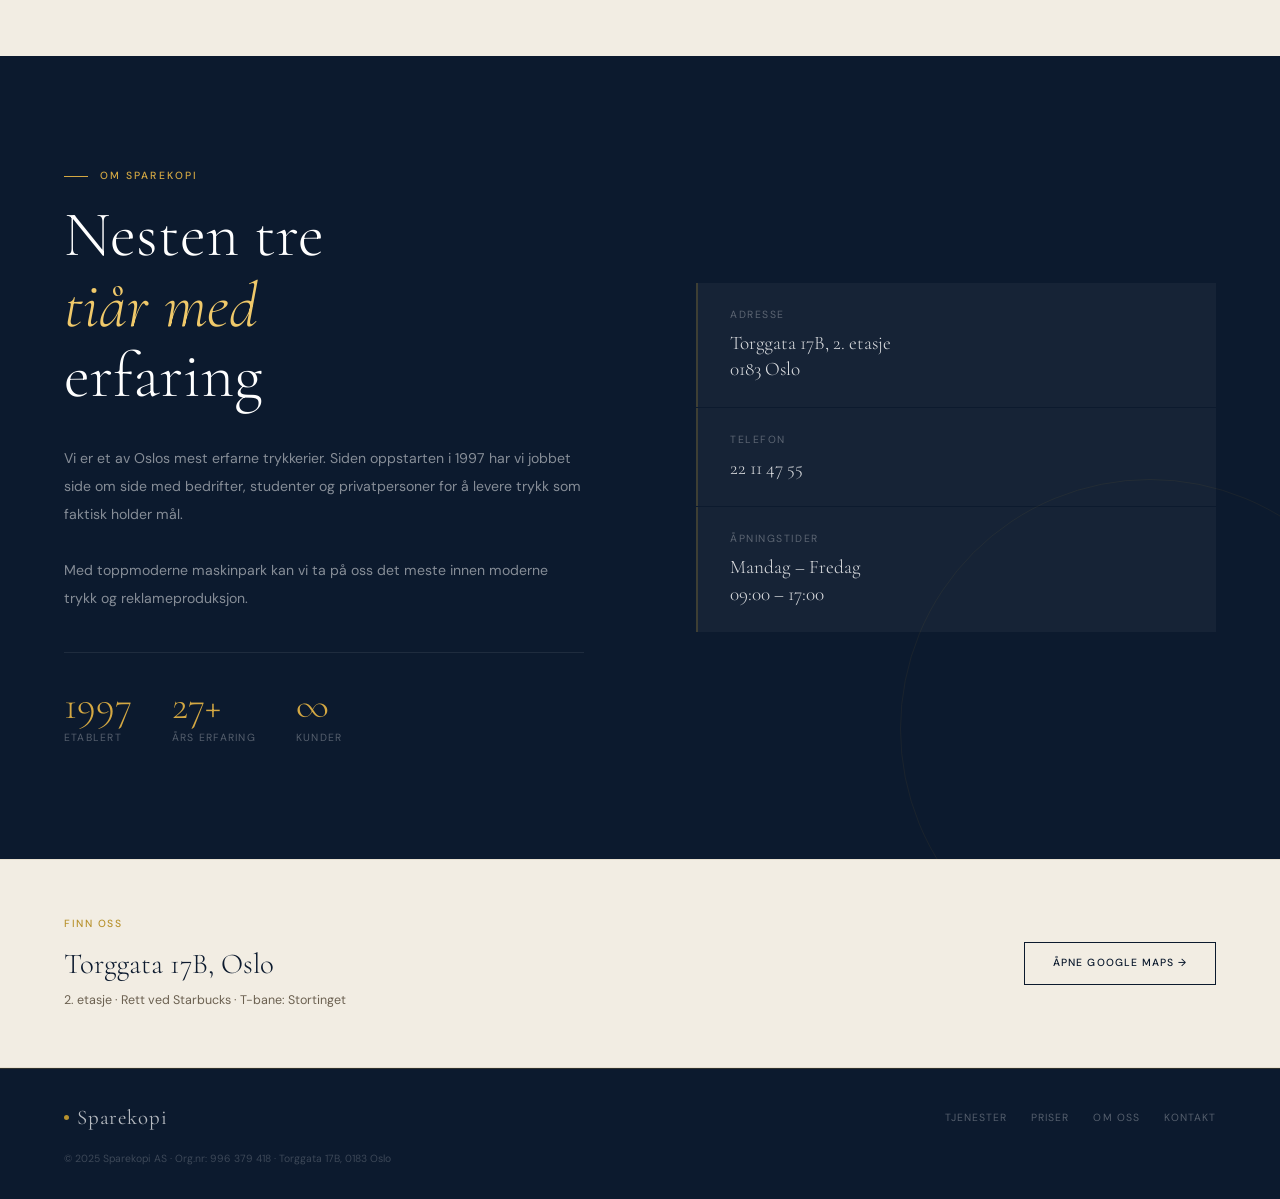
==== commit 4491c7ea: "added pictures" ====
--- a/index.html
+++ b/index.html
@@ -14,6 +14,111 @@
   <link rel="stylesheet" href="css/hero.css" />
   <link rel="stylesheet" href="css/components.css" />
   <link rel="stylesheet" href="css/forms.css" />
+  <style>
+    /* ── GALLERI ── */
+    .gallery-section {
+      padding: var(--space-2xl) var(--side-padding);
+      background: var(--color-cream2);
+    }
+    .gallery-grid {
+      display: grid;
+      grid-template-columns: repeat(3, 1fr);
+      gap: 2px;
+      margin-top: 3rem;
+    }
+    .gallery-item {
+      position: relative;
+      overflow: hidden;
+      aspect-ratio: 4/3;
+      cursor: pointer;
+    }
+    .gallery-item img {
+      width: 100%;
+      height: 100%;
+      object-fit: cover;
+      transition: transform .5s ease;
+      display: block;
+    }
+    .gallery-item:hover img { transform: scale(1.05); }
+    .gallery-item-overlay {
+      position: absolute;
+      inset: 0;
+      background: rgba(12,26,46,0);
+      display: flex;
+      align-items: flex-end;
+      padding: 1.5rem;
+      transition: background .3s;
+    }
+    .gallery-item:hover .gallery-item-overlay {
+      background: rgba(12,26,46,.55);
+    }
+    .gallery-item-label {
+      font-family: var(--font-display);
+      font-size: 1.2rem;
+      color: #fff;
+      opacity: 0;
+      transform: translateY(8px);
+      transition: opacity .3s, transform .3s;
+    }
+    .gallery-item:hover .gallery-item-label {
+      opacity: 1;
+      transform: translateY(0);
+    }
+    /* Stort bilde i grid */
+    .gallery-item.large {
+      grid-column: span 2;
+    }
+    @media (max-width: 900px) {
+      .gallery-grid { grid-template-columns: 1fr 1fr; }
+      .gallery-item.large { grid-column: span 2; }
+    }
+    @media (max-width: 600px) {
+      .gallery-grid { grid-template-columns: 1fr; }
+      .gallery-item.large { grid-column: span 1; }
+    }
+
+    /* Lightbox for galleri */
+    .lightbox {
+      display: none;
+      position: fixed;
+      inset: 0;
+      z-index: 300;
+      background: rgba(8,18,31,.95);
+      align-items: center;
+      justify-content: center;
+      padding: 2rem;
+    }
+    .lightbox.open { display: flex; }
+    .lightbox img {
+      max-width: 100%;
+      max-height: 85vh;
+      object-fit: contain;
+      animation: slideUp .3s ease;
+    }
+    .lightbox-close {
+      position: absolute;
+      top: 1.5rem; right: 1.5rem;
+      width: 40px; height: 40px;
+      background: rgba(255,255,255,.1);
+      border: 1px solid rgba(255,255,255,.2);
+      color: #fff;
+      font-size: 1.2rem;
+      cursor: pointer;
+      display: flex;
+      align-items: center;
+      justify-content: center;
+      transition: background .2s;
+    }
+    .lightbox-close:hover { background: var(--color-gold); }
+    .lightbox-caption {
+      position: absolute;
+      bottom: 2rem;
+      font-family: var(--font-display);
+      font-size: 1.1rem;
+      color: rgba(255,255,255,.6);
+      letter-spacing: .05em;
+    }
+  </style>
 </head>
 <body>
 
@@ -54,7 +159,7 @@
           <div class="pill"><span class="pill-label">Adresse</span><span class="pill-val">Torggata 17B</span><div class="pill-dot"></div></div>
           <div class="pill"><span class="pill-label">Etasje</span><span class="pill-val">2. etasje</span><div class="pill-dot"></div></div>
           <div class="pill"><span class="pill-label">Åpent</span><span class="pill-val">Man–Fre 09–17</span><div class="pill-dot"></div></div>
-          <div class="pill"><span class="pill-label">Telefon</span><span class="pill-val">47 29 34 43</span><div class="pill-dot"></div></div>
+          <div class="pill"><span class="pill-label">Telefon</span><span class="pill-val">22 11 47 55</span><div class="pill-dot"></div></div>
         </div>
       </div>
     </div>
@@ -66,15 +171,15 @@
       <span>Digitalt trykk</span><span class="dot"> ✦ </span><span>Kopiering</span><span class="dot"> ✦ </span>
       <span>Visittkort</span><span class="dot"> ✦ </span><span>Plakater</span><span class="dot"> ✦ </span>
       <span>Roll-ups</span><span class="dot"> ✦ </span><span>Brosjyrer</span><span class="dot"> ✦ </span>
-      <span>Laminering</span><span class="dot"> ✦ </span><span>Innbinding</span><span class="dot"> ✦ </span>
+      <span>Veggdekor</span><span class="dot"> ✦ </span><span>Vindusdekor</span><span class="dot"> ✦ </span>
       <span>Digitalt trykk</span><span class="dot"> ✦ </span><span>Kopiering</span><span class="dot"> ✦ </span>
       <span>Visittkort</span><span class="dot"> ✦ </span><span>Plakater</span><span class="dot"> ✦ </span>
       <span>Roll-ups</span><span class="dot"> ✦ </span><span>Brosjyrer</span><span class="dot"> ✦ </span>
-      <span>Laminering</span><span class="dot"> ✦ </span><span>Innbinding</span><span class="dot"> ✦ </span>
+      <span>Veggdekor</span><span class="dot"> ✦ </span><span>Vindusdekor</span><span class="dot"> ✦ </span>
     </div>
   </div>
 
-  <!-- TJENESTER — klikk på kort for å åpne modal med bilde -->
+  <!-- TJENESTER -->
   <section class="services-section">
     <div class="sec-header">
       <div class="section-tag fade-up">Hva vi tilbyr</div>
@@ -82,7 +187,6 @@
     </div>
     <div class="services-grid">
 
-      <!-- Brosjyrer -->
       <div class="service-card fade-up"
         data-modal="brosjyrer"
         data-title="Brosjyrer & Digitalt trykk"
@@ -94,64 +198,115 @@
         <p>Rask og presis utskrift i høy kvalitet — fra enkeltark til store opplag.</p>
       </div>
 
-      <!-- Flyer -->
       <div class="service-card fade-up delay-1"
         data-modal="flyer"
         data-title="Flyere & Kopiering"
-        data-desc="Flyere er et av de mest effektive markedsføringsverktøyene — og vi trykker dem raskt og skarpt. Vi tilbyr også kopiering av dokumenter i svart-hvitt og farge til fornuftige priser."
-        data-features="A4 og A5 flyere|Svart-hvitt fra kr 2,- per ark|Farge fra kr 8,- per ark|Enkelt- og dobbeltsidig|Mengderabatt tilgjengelig|Rask utlevering"
+        data-desc="Profesjonelle flyere og rask kopiering i svart-hvitt og farge. Vi kopierer dokumenter og bilder effektivt med nøyaktig fargegjengivelse — til alltid riktig pris."
+        data-features="Svart-hvitt fra kr 2,- per ark|Farge fra kr 8,- per ark|A4, A3 og storformat|Enkelt- og dobbeltsidig|Mengderabatt|Rask utlevering"
         data-image="assets/images/flyer.jpg">
         <div class="service-icon">02</div>
         <h3>Flyere & Kopiering</h3>
         <p>Profesjonelle flyere og rask kopiering i svart-hvitt og farge.</p>
       </div>
 
-      <!-- Roll-up -->
       <div class="service-card fade-up delay-2"
-        data-modal="rollup"
-        data-title="Roll-ups & Reklamemateriell"
-        data-desc="Roll-ups er perfekte for messer, konferanser, butikkvinduer og events. Vi trykker på holdbart materiale med klare farger som varer lenge — og leverer raskt når du trenger det."
-        data-features="Standard 85x200cm og 100x200cm|Inkluderer stativ og bag|Flerfarget høykvalitetstrykk|Holdbart materiale|Bannere og veggplakater|Klar på 1–3 virkedager"
-        data-image="assets/images/ROLLUP.jpg">
+        data-modal="reklame"
+        data-title="Roll-ups, Bannere & Reklameskilt"
+        data-desc="Vi produserer roll-ups, bannere, kundestoppere, veggdekorasjon og vindusdekor. Se eksempler på ekte oppdrag vi har levert — alt fra salonger til butikker i Oslo."
+        data-features="Roll-ups i alle størrelser|Bannere og kundestoppere|Veggdekorasjon storformat|Vindusdekor og skilt|Beach flags / flaggstenger|Klar på 1–3 virkedager"
+        data-image="assets/images/skilt.jpg">
         <div class="service-icon">03</div>
         <h3>Roll-ups & Reklame</h3>
-        <p>Plakater, bannere og roll-ups. Vi hjelper deg å bli sett.</p>
-      </div>
-
-      <!-- Visittkort -->
+        <p>Plakater, bannere, skilt og veggdekor. Vi hjelper deg å bli sett.</p>
+      </div>
+
       <div class="service-card fade-up"
         data-modal="visittkort"
         data-title="Visittkort"
-        data-desc="Et godt visittkort gjør det riktige inntrykket fra første møte. Vi trykker visittkort i ulike formater, papirkvaliteter og finish — slik at kortet ditt skiller seg ut på bordet."
-        data-features="Standard format 85x55mm|350g og 400g papirkvalitet|Matt eller blank laminering|Ensidig og tosidig trykk|Avrundede hjørner tilgjengelig|Fra 100 stk"
+        data-desc="Profesjonelle visittkort i ulike formater og papirkvaliteter. Gjør det riktige inntrykket — hver eneste gang du møter noen nytt."
+        data-features="Standard 85x55mm|350g og 400g papirkvalitet|Matt eller blank laminering|Ensidig og tosidig trykk|Avrundede hjørner tilgjengelig|Fra 100 stk"
         data-image="assets/images/visittkort.jpg">
         <div class="service-icon">04</div>
         <h3>Visittkort</h3>
         <p>Profesjonelle visittkort i ulike formater og papirkvaliteter.</p>
       </div>
 
-      <!-- Innbinding -->
       <div class="service-card fade-up delay-1"
         data-modal="innbinding"
         data-title="Innbinding"
         data-desc="Vi binder inn rapporter, oppgaver, presentasjoner og manualer profesjonelt og raskt. Med spiralinnbinding eller limrygg får dokumentet ditt et solid og ryddig uttrykk."
         data-features="Plastspiral og metallspiral|Limrygsbinding|Stifting for tynnere hefter|Inkluderer for- og bakside|Opp til 400 sider|Rask utlevering — ofte samme dag"
-        data-image="">
+        data-image="assets/images/banner.jpg">
         <div class="service-icon">05</div>
         <h3>Innbinding</h3>
         <p>Spiral, limrygg og stifting — rapporter bundet profesjonelt.</p>
       </div>
 
-      <!-- Laminering / Meny -->
       <div class="service-card fade-up delay-2"
         data-modal="laminering"
         data-title="Laminering & Menyer"
-        data-desc="Laminering beskytter trykket ditt mot fukt, søl og slitasje — perfekt for menyer, prislister, sertifikater og skilt. Vi leverer i matt eller blank finish og alle standardformater."
+        data-desc="Laminering beskytter trykket ditt mot fukt, søl og slitasje — perfekt for menyer, prislister, sertifikater og skilt som skal tåle daglig bruk."
         data-features="Matt og blank laminering|A4, A3 og egendefinerte størrelser|Enkelt- og dobbeltsidig|Perfekt for restaurantmenyer|Beskytter mot fukt og flekker|Fra kr 20,- per ark"
         data-image="assets/images/meny.jpg">
         <div class="service-icon">06</div>
         <h3>Laminering & Menyer</h3>
         <p>Matt eller blank laminering — perfekt for menyer og sertifikater.</p>
+      </div>
+
+    </div>
+  </section>
+
+  <!-- GALLERI — Eksempler på vårt arbeid -->
+  <section class="gallery-section">
+    <div class="sec-header fade-up">
+      <div class="section-tag">Vårt arbeid</div>
+      <h2 class="section-title">Eksempler fra<br/><em>virkeligheten</em></h2>
+    </div>
+    <div class="gallery-grid">
+
+      <div class="gallery-item large fade-up"
+           data-lightbox="assets/images/veggdekor.jpg"
+           data-caption="Veggdekorasjon — Happy Nails">
+        <img src="assets/images/veggdekor.jpg" alt="Veggdekorasjon" />
+        <div class="gallery-item-overlay">
+          <div class="gallery-item-label">Veggdekorasjon storformat</div>
+        </div>
+      </div>
+
+      <div class="gallery-item fade-up delay-1"
+           data-lightbox="assets/images/vindusdekor.jpg"
+           data-caption="Vindusdekor — Happy Nails">
+        <img src="assets/images/vindusdekor.jpg" alt="Vindusdekor" />
+        <div class="gallery-item-overlay">
+          <div class="gallery-item-label">Vindusdekor & skilt</div>
+        </div>
+      </div>
+
+      <div class="gallery-item fade-up"
+           data-lightbox="assets/images/skilt.jpg"
+           data-caption="Kundestopperplakat — Extend Your Beauty">
+        <img src="assets/images/skilt.jpg" alt="Kundestopperplakat" />
+        <div class="gallery-item-overlay">
+          <div class="gallery-item-label">Kundestopperplakat</div>
+        </div>
+      </div>
+
+      <div class="gallery-item fade-up delay-1"
+           data-lightbox="assets/images/beachflagg.jpg"
+           data-caption="Beach flags / flaggstenger">
+        <img src="assets/images/beachflagg.jpg" alt="Beach flags" />
+        <div class="gallery-item-overlay">
+          <div class="gallery-item-label">Beach flags</div>
+        </div>
+      </div>
+
+      <div class="gallery-item fade-up delay-2"
+           data-lightbox="assets/images/banner.jpg"
+           data-caption="Digitalt banner">
+        <img src="assets/images/banner.jpg" alt="Banner" />
+        <div class="gallery-item-overlay">
+          <div class="gallery-item-label">Digitalt banner</div>
+        </div>
       </div>
 
     </div>
@@ -171,7 +326,7 @@
     </div>
     <div class="about-right fade-up delay-2">
       <div class="about-card"><div class="about-card-label">Adresse</div><div class="about-card-val">Torggata 17B, 2. etasje<br/>0183 Oslo</div></div>
-      <div class="about-card"><div class="about-card-label">Telefon</div><div class="about-card-val">47 29 34 43</div></div>
+      <div class="about-card"><div class="about-card-label">Telefon</div><div class="about-card-val">22 11 47 55</div></div>
       <div class="about-card"><div class="about-card-label">Åpningstider</div><div class="about-card-val">Mandag – Fredag<br/>09:00 – 17:00</div></div>
     </div>
   </section>
@@ -198,7 +353,7 @@
     <p class="footer-copy">© 2025 Sparekopi AS · Org.nr: 996 379 418 · Torggata 17B, 0183 Oslo</p>
   </footer>
 
-  <!-- ══ MODAL ══ -->
+  <!-- TJENESTE MODAL -->
   <div class="modal-overlay" id="modalOverlay">
     <div class="modal" id="modal">
       <button class="modal-close" id="modalClose">✕</button>
@@ -213,8 +368,16 @@
     </div>
   </div>
 
+  <!-- LIGHTBOX for galleri -->
+  <div class="lightbox" id="lightbox">
+    <button class="lightbox-close" id="lightboxClose">✕</button>
+    <img id="lightboxImg" src="" alt="" />
+    <div class="lightbox-caption" id="lightboxCaption"></div>
+  </div>
+
   <script src="js/main.js"></script>
   <script>
+    /* ── TJENESTE MODAL ── */
     const overlay  = document.getElementById('modalOverlay');
     const closeBtn = document.getElementById('modalClose');
     const imgWrap  = document.getElementById('modalImageWrap');
@@ -226,35 +389,46 @@
       card.addEventListener('click', () => {
         titleEl.textContent = card.dataset.title || '';
         descEl.textContent  = card.dataset.desc  || '';
-
         const img = card.dataset.image;
         const num = card.querySelector('.service-icon').textContent;
-
         if (img) {
           imgWrap.innerHTML = `<img class="modal-image" src="${img}" alt="${card.dataset.title}"
             onerror="this.parentElement.innerHTML='<div class=modal-image-placeholder>${num}</div>'" />`;
         } else {
           imgWrap.innerHTML = `<div class="modal-image-placeholder">${num}</div>`;
         }
-
         featEl.innerHTML = (card.dataset.features || '')
-          .split('|')
-          .map(f => `<div class="modal-feature">${f.trim()}</div>`)
-          .join('');
-
+          .split('|').map(f => `<div class="modal-feature">${f.trim()}</div>`).join('');
         overlay.classList.add('open');
         document.body.style.overflow = 'hidden';
       });
     });
 
-    function closeModal() {
-      overlay.classList.remove('open');
-      document.body.style.overflow = '';
-    }
-
+    function closeModal() { overlay.classList.remove('open'); document.body.style.overflow = ''; }
     closeBtn.addEventListener('click', closeModal);
     overlay.addEventListener('click', e => { if (e.target === overlay) closeModal(); });
-    document.addEventListener('keydown', e => { if (e.key === 'Escape') closeModal(); });
+
+    /* ── LIGHTBOX for galleri ── */
+    const lightbox        = document.getElementById('lightbox');
+    const lightboxImg     = document.getElementById('lightboxImg');
+    const lightboxCaption = document.getElementById('lightboxCaption');
+    const lightboxClose   = document.getElementById('lightboxClose');
+
+    document.querySelectorAll('.gallery-item[data-lightbox]').forEach(item => {
+      item.addEventListener('click', () => {
+        lightboxImg.src         = item.dataset.lightbox;
+        lightboxCaption.textContent = item.dataset.caption || '';
+        lightbox.classList.add('open');
+        document.body.style.overflow = 'hidden';
+      });
+    });
+
+    function closeLightbox() { lightbox.classList.remove('open'); document.body.style.overflow = ''; }
+    lightboxClose.addEventListener('click', closeLightbox);
+    lightbox.addEventListener('click', e => { if (e.target === lightbox) closeLightbox(); });
+    document.addEventListener('keydown', e => {
+      if (e.key === 'Escape') { closeModal(); closeLightbox(); }
+    });
   </script>
 
 </body>
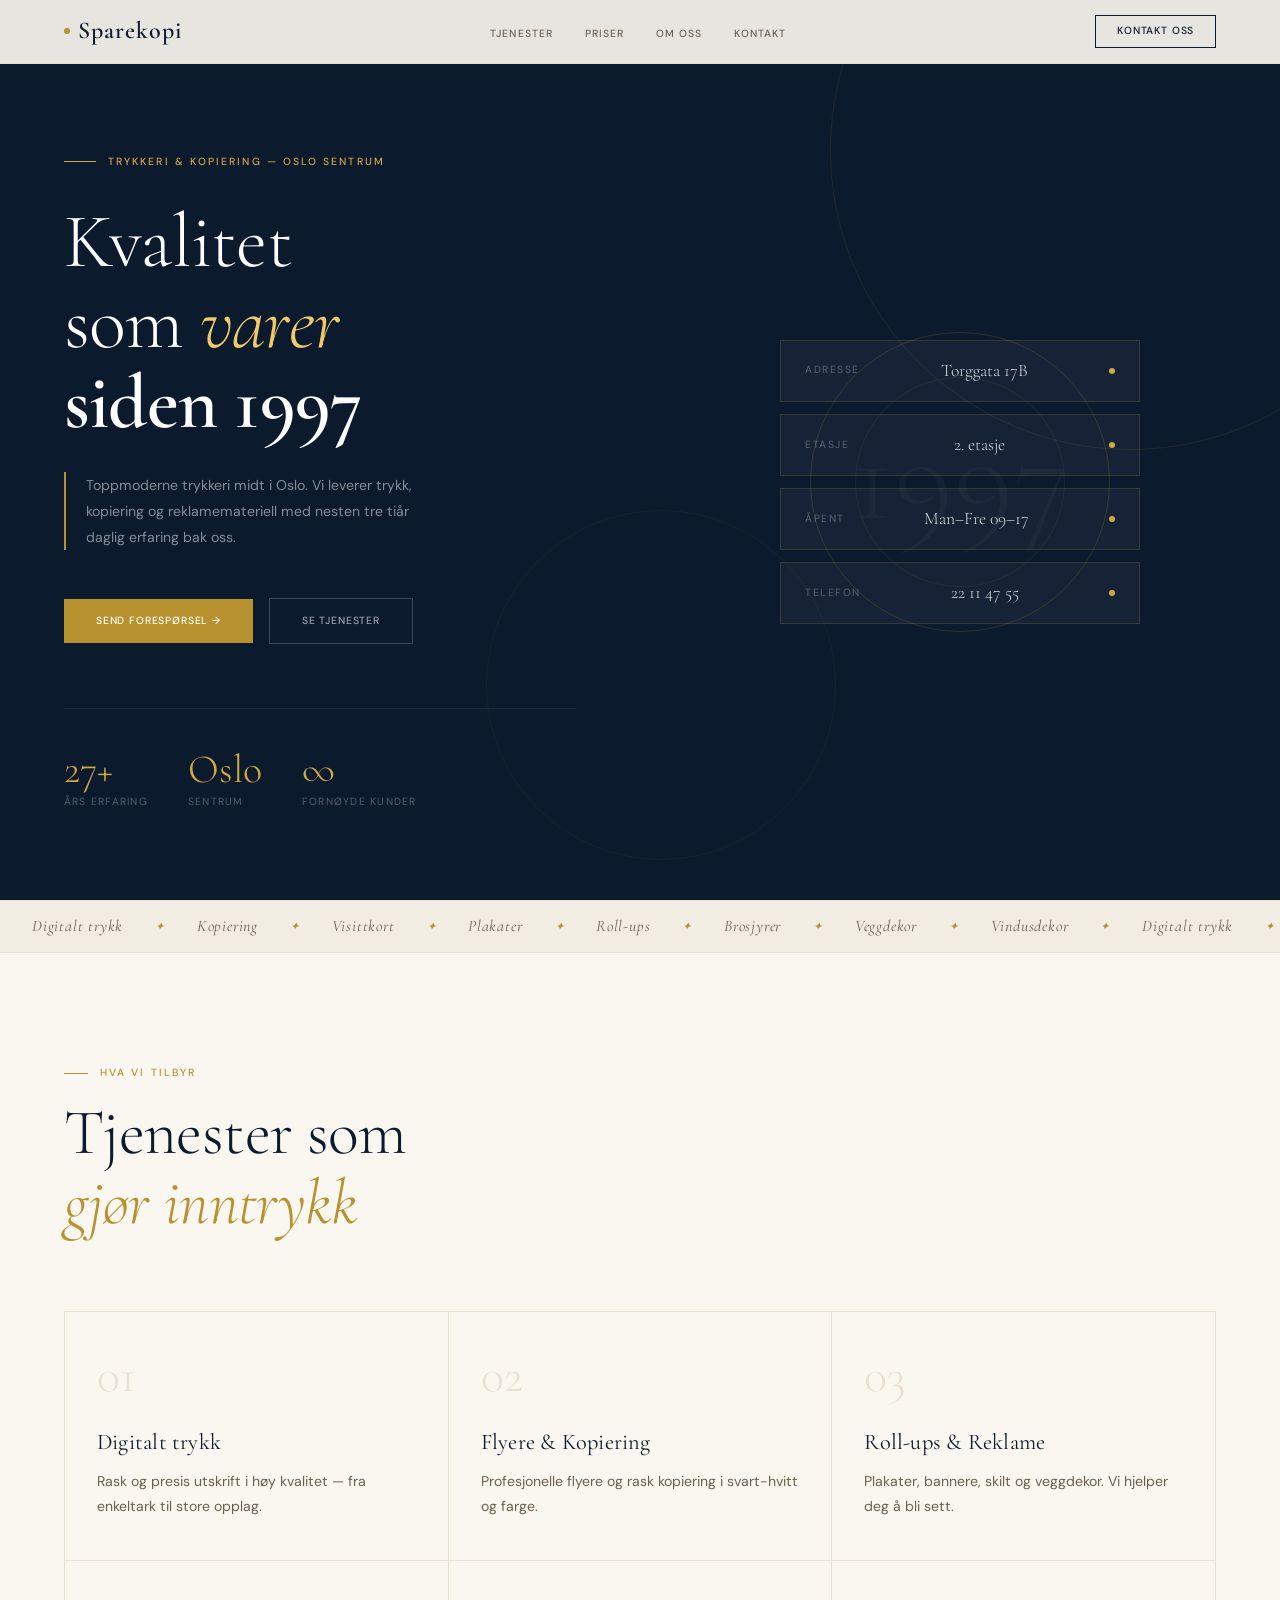
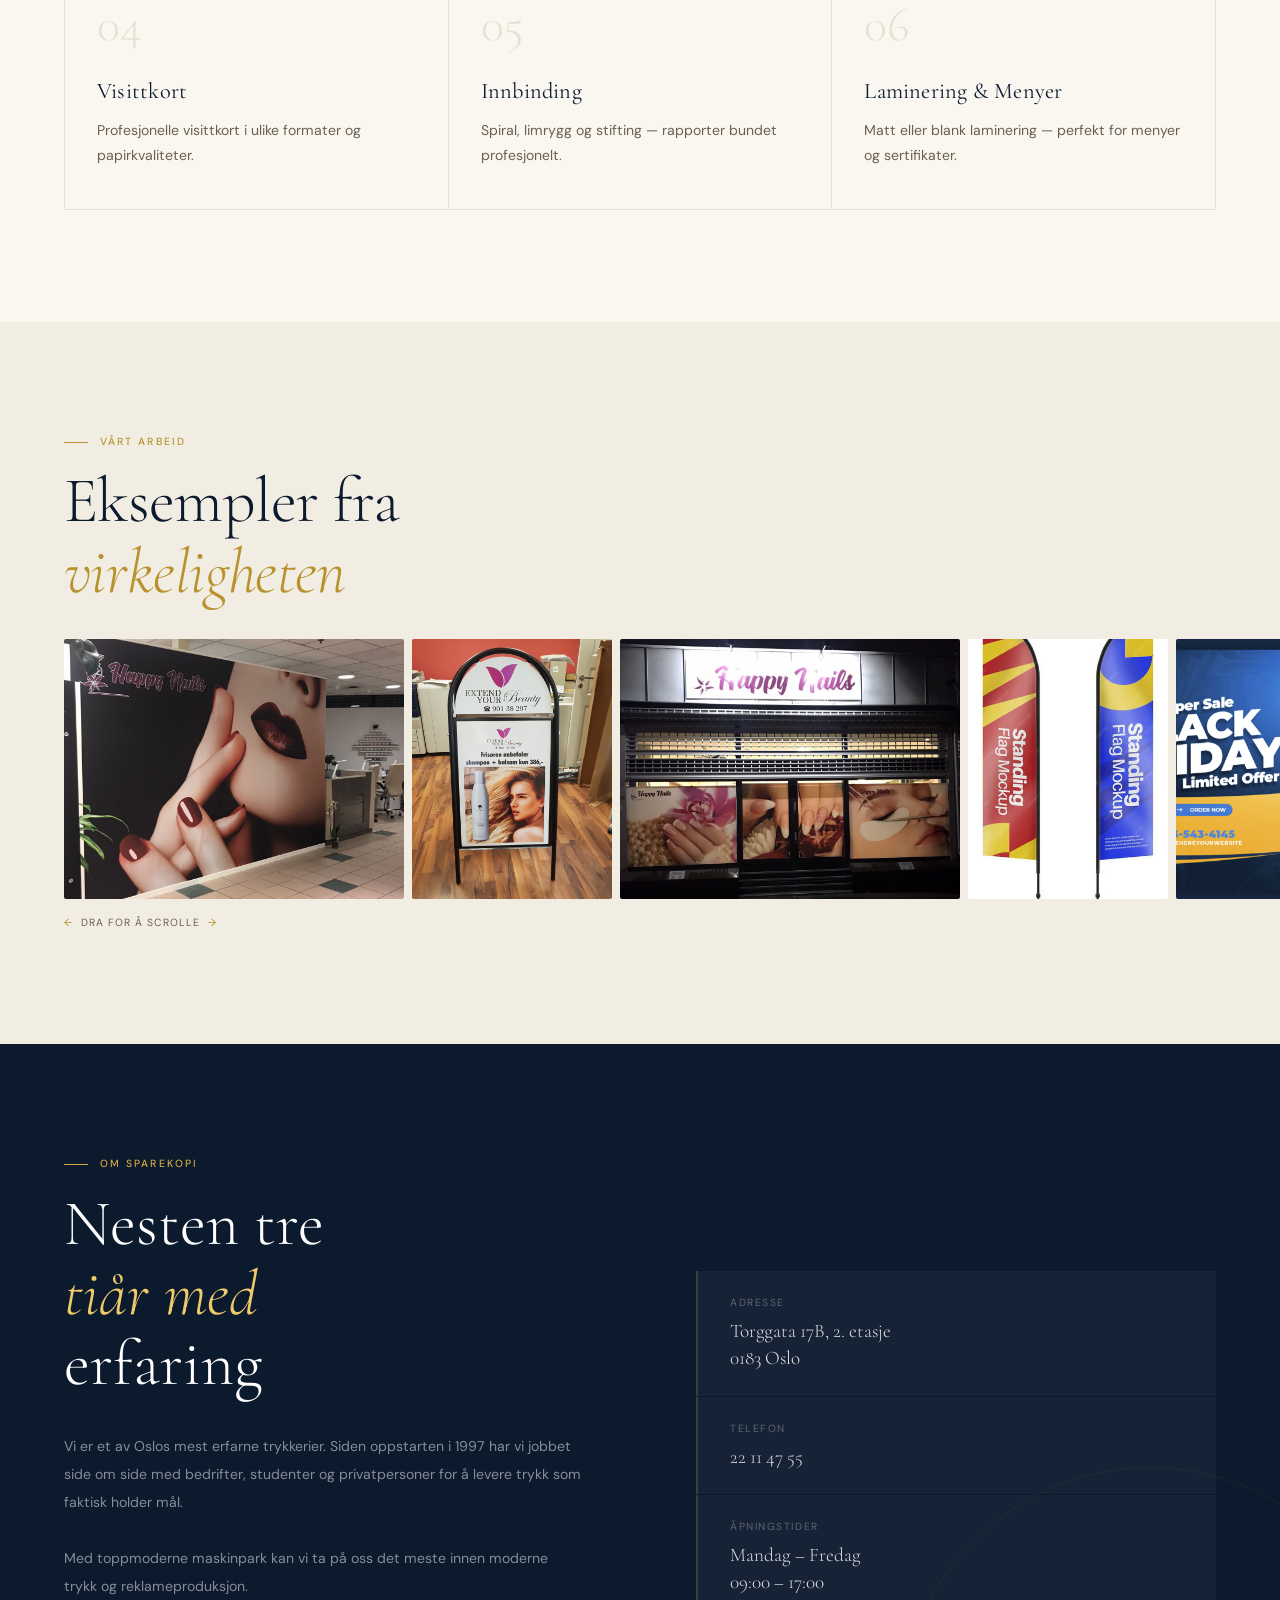
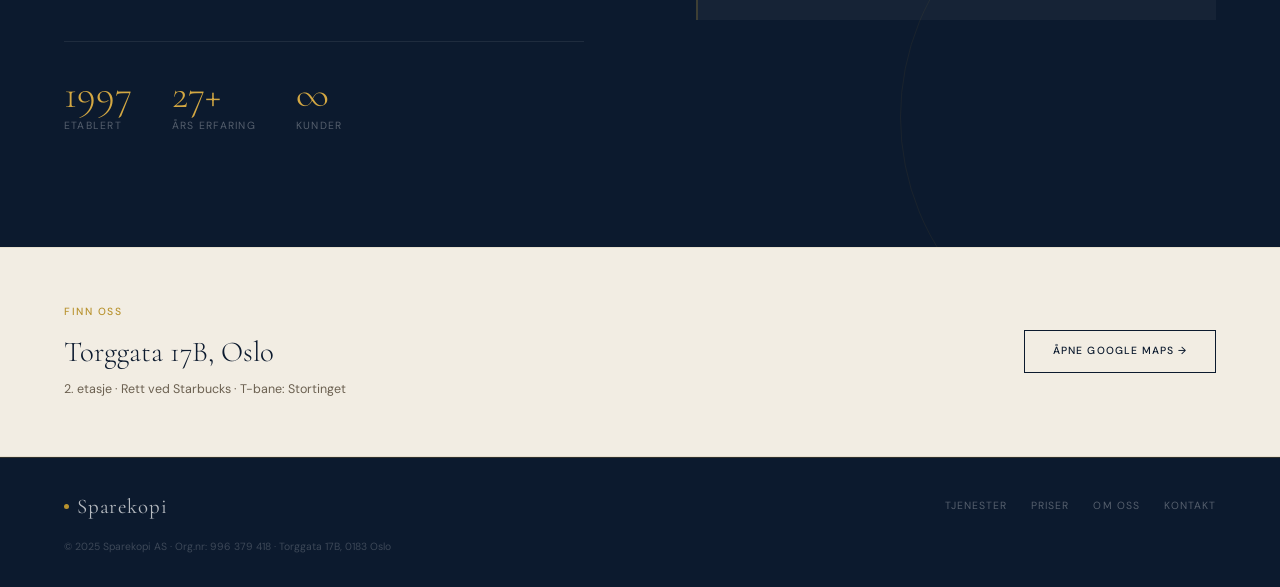
==== commit 2fd2e70a: "changed pictures and fixed scrolling" ====
--- a/index.html
+++ b/index.html
@@ -15,66 +15,85 @@
   <link rel="stylesheet" href="css/components.css" />
   <link rel="stylesheet" href="css/forms.css" />
   <style>
-    /* ── GALLERI ── */
-    .gallery-section {
-      padding: var(--space-2xl) var(--side-padding);
-      background: var(--color-cream2);
-    }
-    .gallery-grid {
-      display: grid;
-      grid-template-columns: repeat(3, 1fr);
-      gap: 2px;
-      margin-top: 3rem;
-    }
-    .gallery-item {
-      position: relative;
-      overflow: hidden;
-      aspect-ratio: 4/3;
-      cursor: pointer;
-    }
-    .gallery-item img {
-      width: 100%;
-      height: 100%;
-      object-fit: cover;
-      transition: transform .5s ease;
-      display: block;
-    }
-    .gallery-item:hover img { transform: scale(1.05); }
-    .gallery-item-overlay {
-      position: absolute;
-      inset: 0;
-      background: rgba(12,26,46,0);
-      display: flex;
-      align-items: flex-end;
-      padding: 1.5rem;
-      transition: background .3s;
-    }
-    .gallery-item:hover .gallery-item-overlay {
-      background: rgba(12,26,46,.55);
-    }
-    .gallery-item-label {
-      font-family: var(--font-display);
-      font-size: 1.2rem;
-      color: #fff;
-      opacity: 0;
-      transform: translateY(8px);
-      transition: opacity .3s, transform .3s;
-    }
-    .gallery-item:hover .gallery-item-label {
-      opacity: 1;
-      transform: translateY(0);
-    }
-    /* Stort bilde i grid */
-    .gallery-item.large {
-      grid-column: span 2;
-    }
+
+/* ── GALLERI ── */
+.gallery-section {
+  padding: var(--space-2xl) 0;
+  background: var(--color-cream2);
+}
+.gallery-section-header {
+  padding: 0 var(--side-padding);
+  margin-bottom: 2rem;
+}
+.gallery-track-wrapper {
+  overflow-x: auto;
+  overflow-y: hidden;
+  cursor: grab;
+  -webkit-overflow-scrolling: touch;
+  scrollbar-width: none;
+}
+.gallery-track-wrapper::-webkit-scrollbar { display: none; }
+.gallery-track-wrapper.grabbing { cursor: grabbing; }
+.gallery-track {
+  display: flex;
+  gap: 8px;
+  padding: 0 var(--side-padding);
+  width: max-content;
+}
+.gallery-item {
+  position: relative;
+  overflow: hidden;
+  cursor: pointer;
+  background: var(--color-cream3);
+  height: 260px;
+  width: 340px;
+  flex-shrink: 0;
+  border-radius: 2px;
+}
+.gallery-item.tall { height: 260px; width: 200px; }
+.gallery-item img {
+  width: 100%; height: 100%;
+  object-fit: cover;
+  object-position: center;
+  display: block;
+  transition: transform .5s ease;
+}
+.gallery-item:hover img { transform: scale(1.05); }
+.gallery-item-overlay {
+  position: absolute; inset: 0;
+  background: rgba(12,26,46,0);
+  display: flex; align-items: flex-end;
+  padding: 1rem 1.2rem;
+  transition: background .3s;
+}
+.gallery-item:hover .gallery-item-overlay { background: rgba(12,26,46,.5); }
+.gallery-item-label {
+  font-family: var(--font-display);
+  font-size: 1rem; font-style: italic;
+  color: #fff; opacity: 0;
+  transform: translateY(5px);
+  transition: opacity .3s, transform .3s;
+}
+.gallery-item:hover .gallery-item-label { opacity: 1; transform: translateY(0); }
+.gallery-hint {
+  font-size: var(--fs-xs);
+  color: var(--color-muted);
+  letter-spacing: .1em;
+  text-transform: uppercase;
+  padding: 1rem var(--side-padding) 0;
+  display: flex; align-items: center; gap: .5rem;
+}
+.gallery-hint::before { content: '←'; color: var(--color-gold); }
+.gallery-hint::after  { content: '→'; color: var(--color-gold); }
+
+
     @media (max-width: 900px) {
-      .gallery-grid { grid-template-columns: 1fr 1fr; }
+      .gallery-grid { grid-template-columns: repeat(3, 1fr); }
       .gallery-item.large { grid-column: span 2; }
     }
     @media (max-width: 600px) {
-      .gallery-grid { grid-template-columns: 1fr; }
-      .gallery-item.large { grid-column: span 1; }
+      .gallery-grid { grid-template-columns: repeat(2, 1fr); }
+      .gallery-item.large { grid-column: span 2; }
     }
 
     /* Lightbox for galleri */
@@ -258,60 +277,61 @@
 
   <!-- GALLERI — Eksempler på vårt arbeid -->
   <section class="gallery-section">
-    <div class="sec-header fade-up">
-      <div class="section-tag">Vårt arbeid</div>
-      <h2 class="section-title">Eksempler fra<br/><em>virkeligheten</em></h2>
-    </div>
-    <div class="gallery-grid">
-
-      <div class="gallery-item large fade-up"
-           data-lightbox="assets/images/veggdekor.jpg"
-           data-caption="Veggdekorasjon — Happy Nails">
-        <img src="assets/images/veggdekor.jpg" alt="Veggdekorasjon" />
-        <div class="gallery-item-overlay">
-          <div class="gallery-item-label">Veggdekorasjon storformat</div>
-        </div>
-      </div>
-
-      <div class="gallery-item fade-up delay-1"
-           data-lightbox="assets/images/vindusdekor.jpg"
-           data-caption="Vindusdekor — Happy Nails">
-        <img src="assets/images/vindusdekor.jpg" alt="Vindusdekor" />
-        <div class="gallery-item-overlay">
-          <div class="gallery-item-label">Vindusdekor & skilt</div>
-        </div>
-      </div>
-
-      <div class="gallery-item fade-up"
-           data-lightbox="assets/images/skilt.jpg"
-           data-caption="Kundestopperplakat — Extend Your Beauty">
-        <img src="assets/images/skilt.jpg" alt="Kundestopperplakat" />
-        <div class="gallery-item-overlay">
-          <div class="gallery-item-label">Kundestopperplakat</div>
-        </div>
-      </div>
-
-      <div class="gallery-item fade-up delay-1"
-           data-lightbox="assets/images/beachflagg.jpg"
-           data-caption="Beach flags / flaggstenger">
-        <img src="assets/images/beachflagg.jpg" alt="Beach flags" />
-        <div class="gallery-item-overlay">
-          <div class="gallery-item-label">Beach flags</div>
-        </div>
-      </div>
-
-      <div class="gallery-item fade-up delay-2"
-           data-lightbox="assets/images/banner.jpg"
-           data-caption="Digitalt banner">
-        <img src="assets/images/banner.jpg" alt="Banner" />
-        <div class="gallery-item-overlay">
-          <div class="gallery-item-label">Digitalt banner</div>
-        </div>
-      </div>
-
-    </div>
+    <div class="gallery-section-header">
+      <div class="section-tag fade-up">Vårt arbeid</div>
+      <h2 class="section-title fade-up delay-1">Eksempler fra<br/><em>virkeligheten</em></h2>
+    </div>
+  
+    <div class="gallery-track-wrapper" id="galleryTrack">
+      <div class="gallery-track">
+  
+        <div class="gallery-item"
+             data-lightbox="assets/images/veggdekor.jpg"
+             data-caption="Veggdekorasjon — Happy Nails">
+          <img src="assets/images/veggdekor.jpg" alt="Veggdekorasjon" />
+          <div class="gallery-item-overlay"><div class="gallery-item-label">Veggdekorasjon storformat</div></div>
+        </div>
+  
+        <div class="gallery-item tall"
+             data-lightbox="assets/images/skilt.jpg"
+             data-caption="Kundestopperplakat — Extend Your Beauty">
+          <img src="assets/images/skilt.jpg" alt="Kundestopperplakat" />
+          <div class="gallery-item-overlay"><div class="gallery-item-label">Kundestopperplakat</div></div>
+        </div>
+  
+        <div class="gallery-item"
+             data-lightbox="assets/images/vindusdekor.jpg"
+             data-caption="Vindusdekor — Happy Nails">
+          <img src="assets/images/vindusdekor.jpg" alt="Vindusdekor" />
+          <div class="gallery-item-overlay"><div class="gallery-item-label">Vindusdekor & skilt</div></div>
+        </div>
+  
+        <div class="gallery-item tall"
+             data-lightbox="assets/images/beachflagg.jpg"
+             data-caption="Beach flags">
+          <img src="assets/images/beachflagg.jpg" alt="Beach flags" />
+          <div class="gallery-item-overlay"><div class="gallery-item-label">Beach flags</div></div>
+        </div>
+  
+        <div class="gallery-item"
+             data-lightbox="assets/images/banner.jpg"
+             data-caption="Digitalt banner">
+          <img src="assets/images/banner.jpg" alt="Banner" />
+          <div class="gallery-item-overlay"><div class="gallery-item-label">Digitalt banner</div></div>
+        </div>
+  
+        <div class="gallery-item"
+             data-lightbox="assets/images/ROLLUP.jpg"
+             data-caption="Roll-up">
+          <img src="assets/images/ROLLUP.jpg" alt="Roll-up" />
+          <div class="gallery-item-overlay"><div class="gallery-item-label">Roll-up</div></div>
+        </div>
+  
+      </div>
+    </div>
+    <div class="gallery-hint">Dra for å scrolle</div>
   </section>
-
+  
   <!-- OM OSS -->
   <section class="about-section">
     <div class="fade-up">
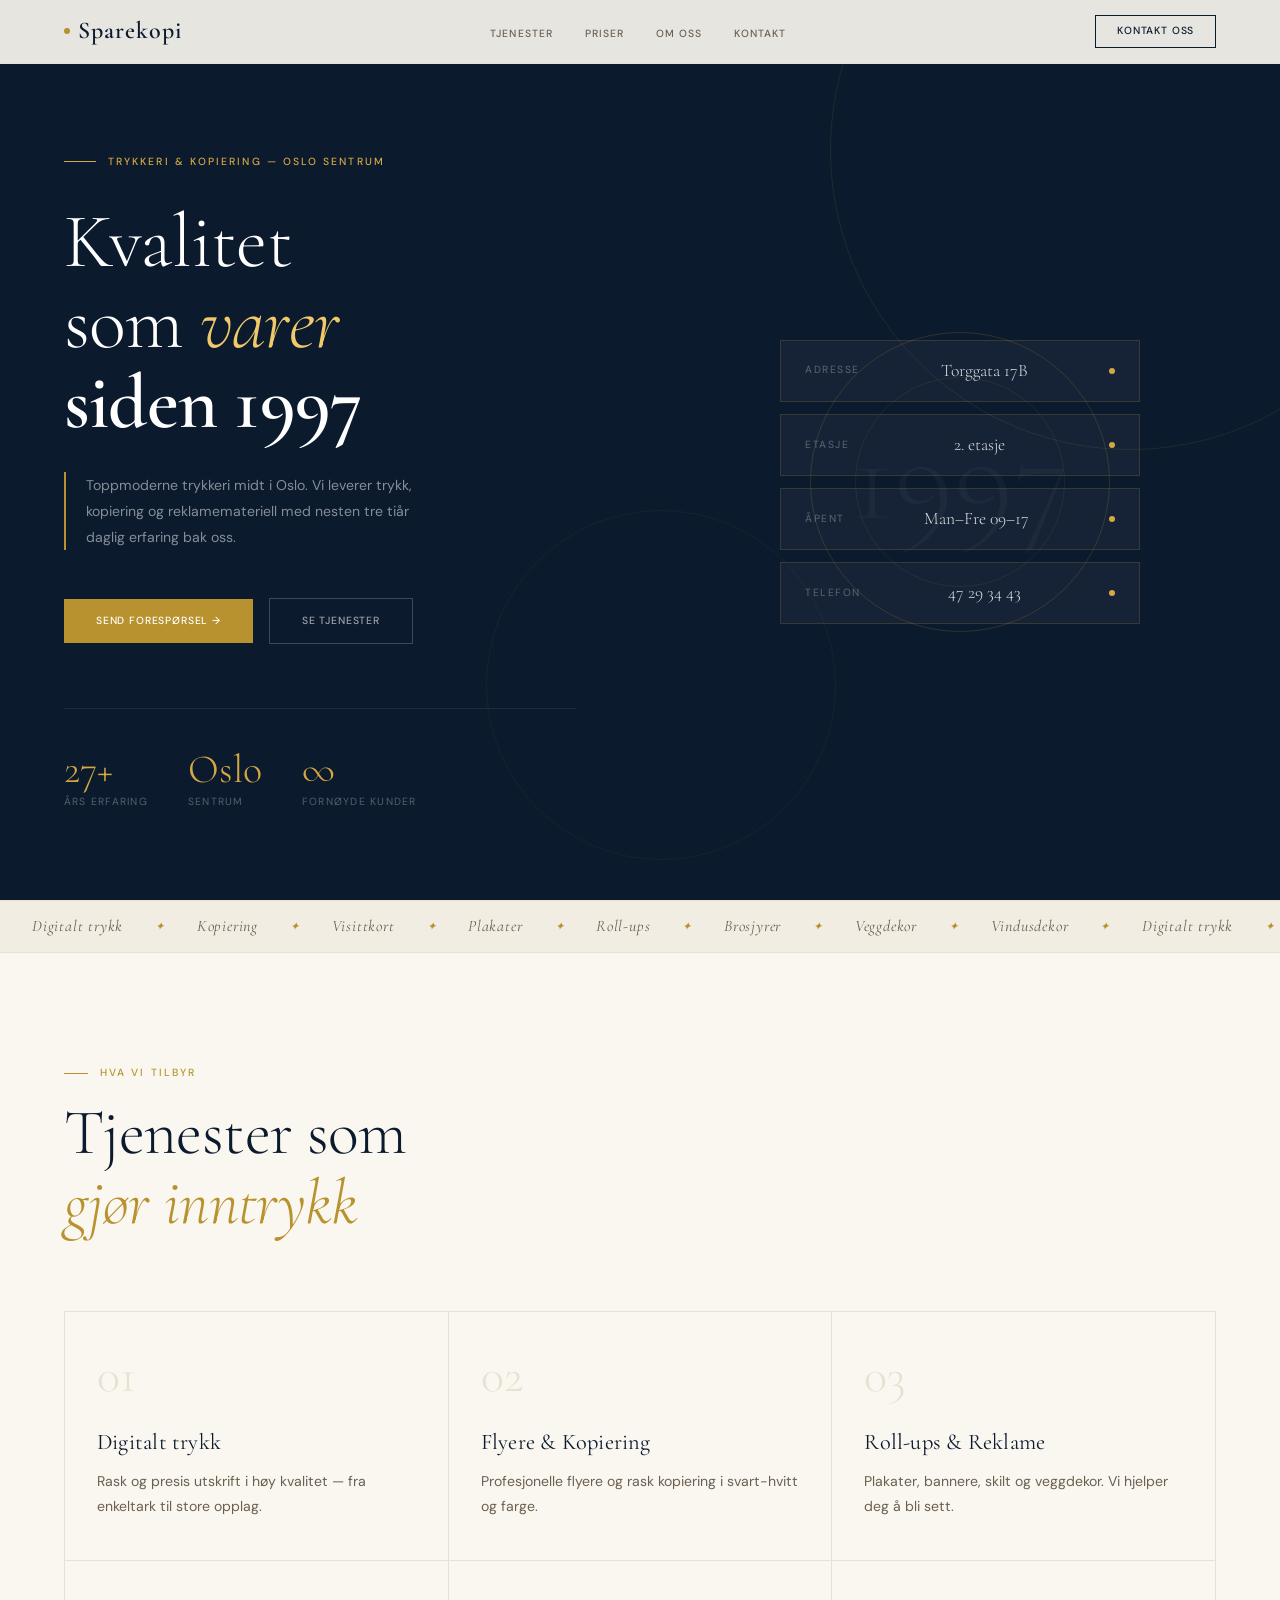
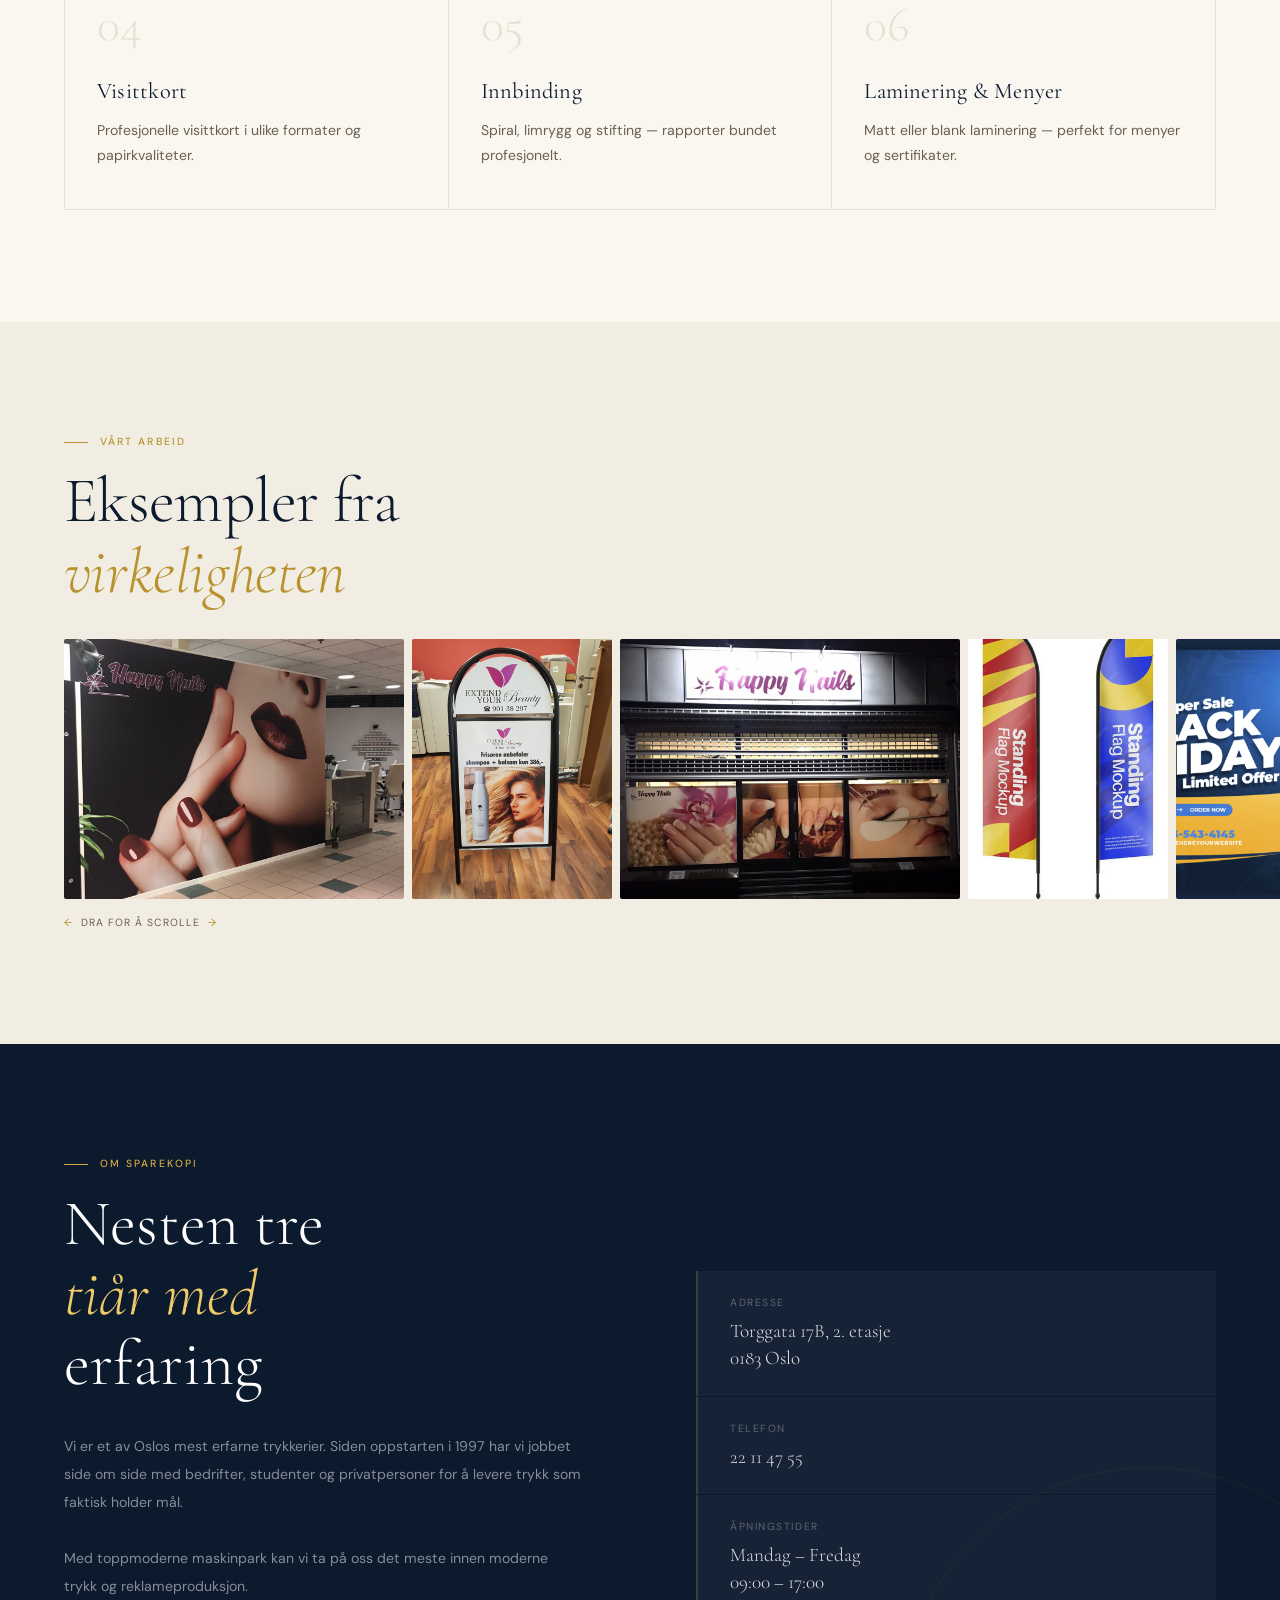
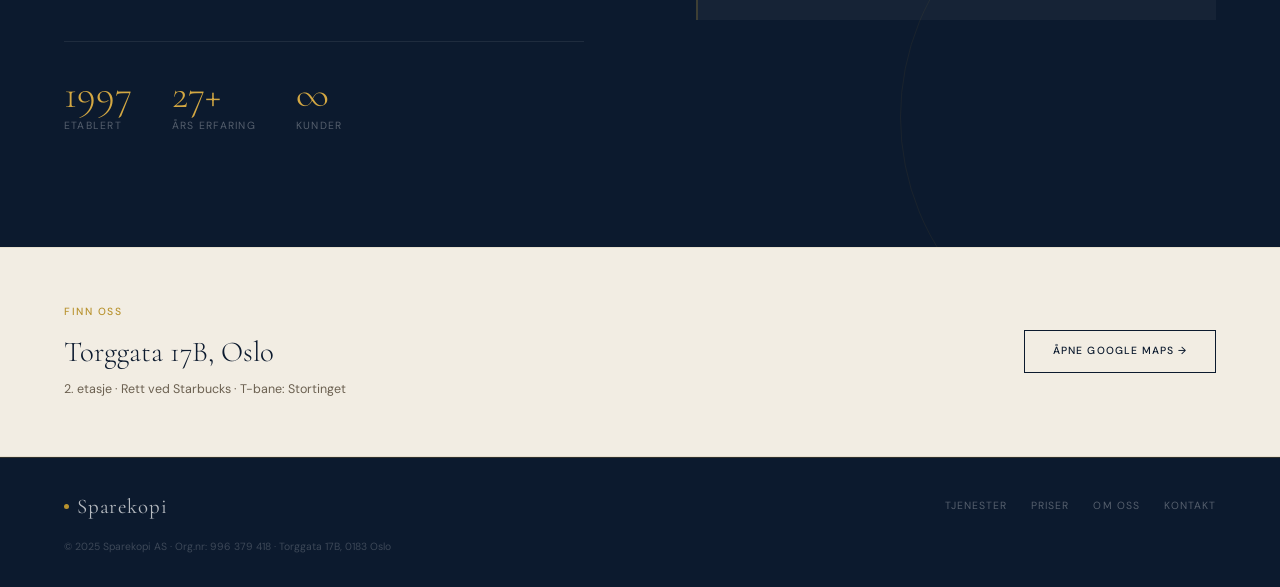
==== commit 7bae0533: "changed exixted numbers" ====
--- a/index.html
+++ b/index.html
@@ -178,7 +178,7 @@
           <div class="pill"><span class="pill-label">Adresse</span><span class="pill-val">Torggata 17B</span><div class="pill-dot"></div></div>
           <div class="pill"><span class="pill-label">Etasje</span><span class="pill-val">2. etasje</span><div class="pill-dot"></div></div>
           <div class="pill"><span class="pill-label">Åpent</span><span class="pill-val">Man–Fre 09–17</span><div class="pill-dot"></div></div>
-          <div class="pill"><span class="pill-label">Telefon</span><span class="pill-val">22 11 47 55</span><div class="pill-dot"></div></div>
+          <div class="pill"><span class="pill-label">Telefon</span><span class="pill-val">47 29 34 43</span><div class="pill-dot"></div></div>
         </div>
       </div>
     </div>
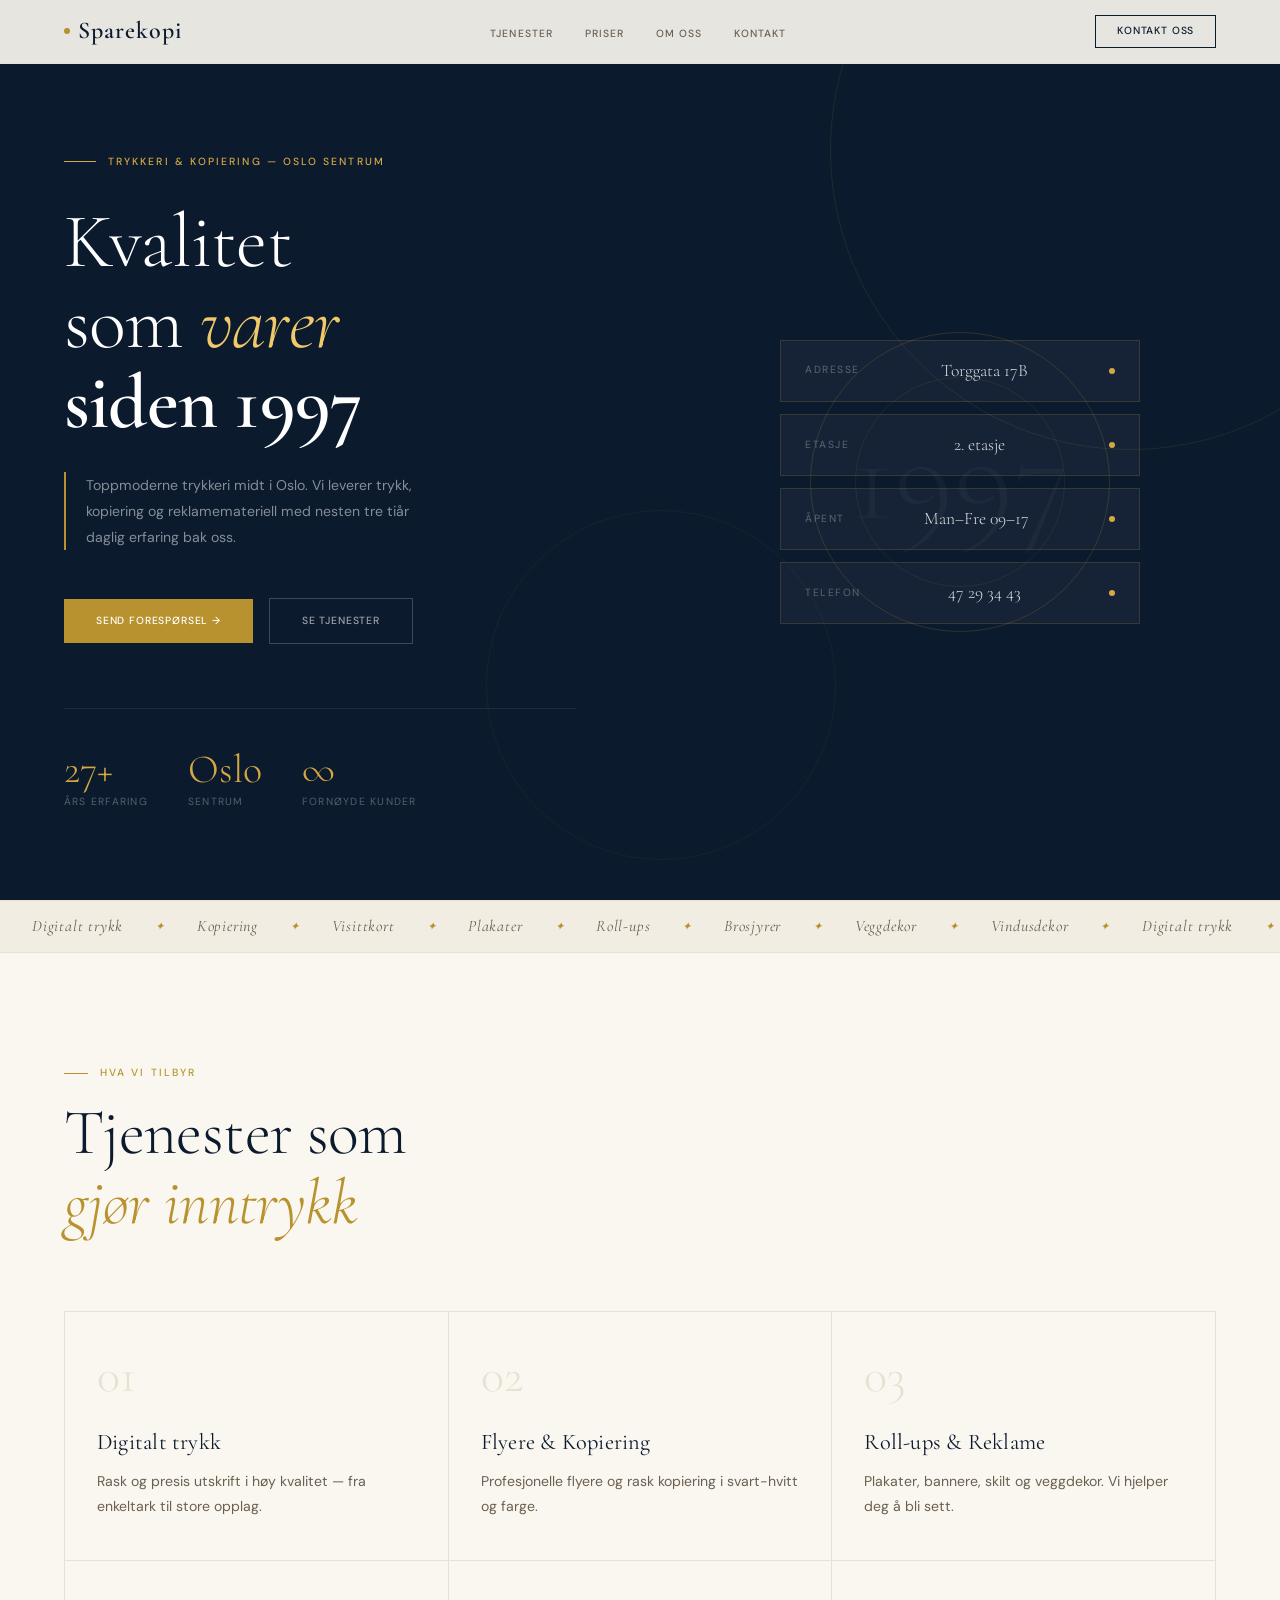
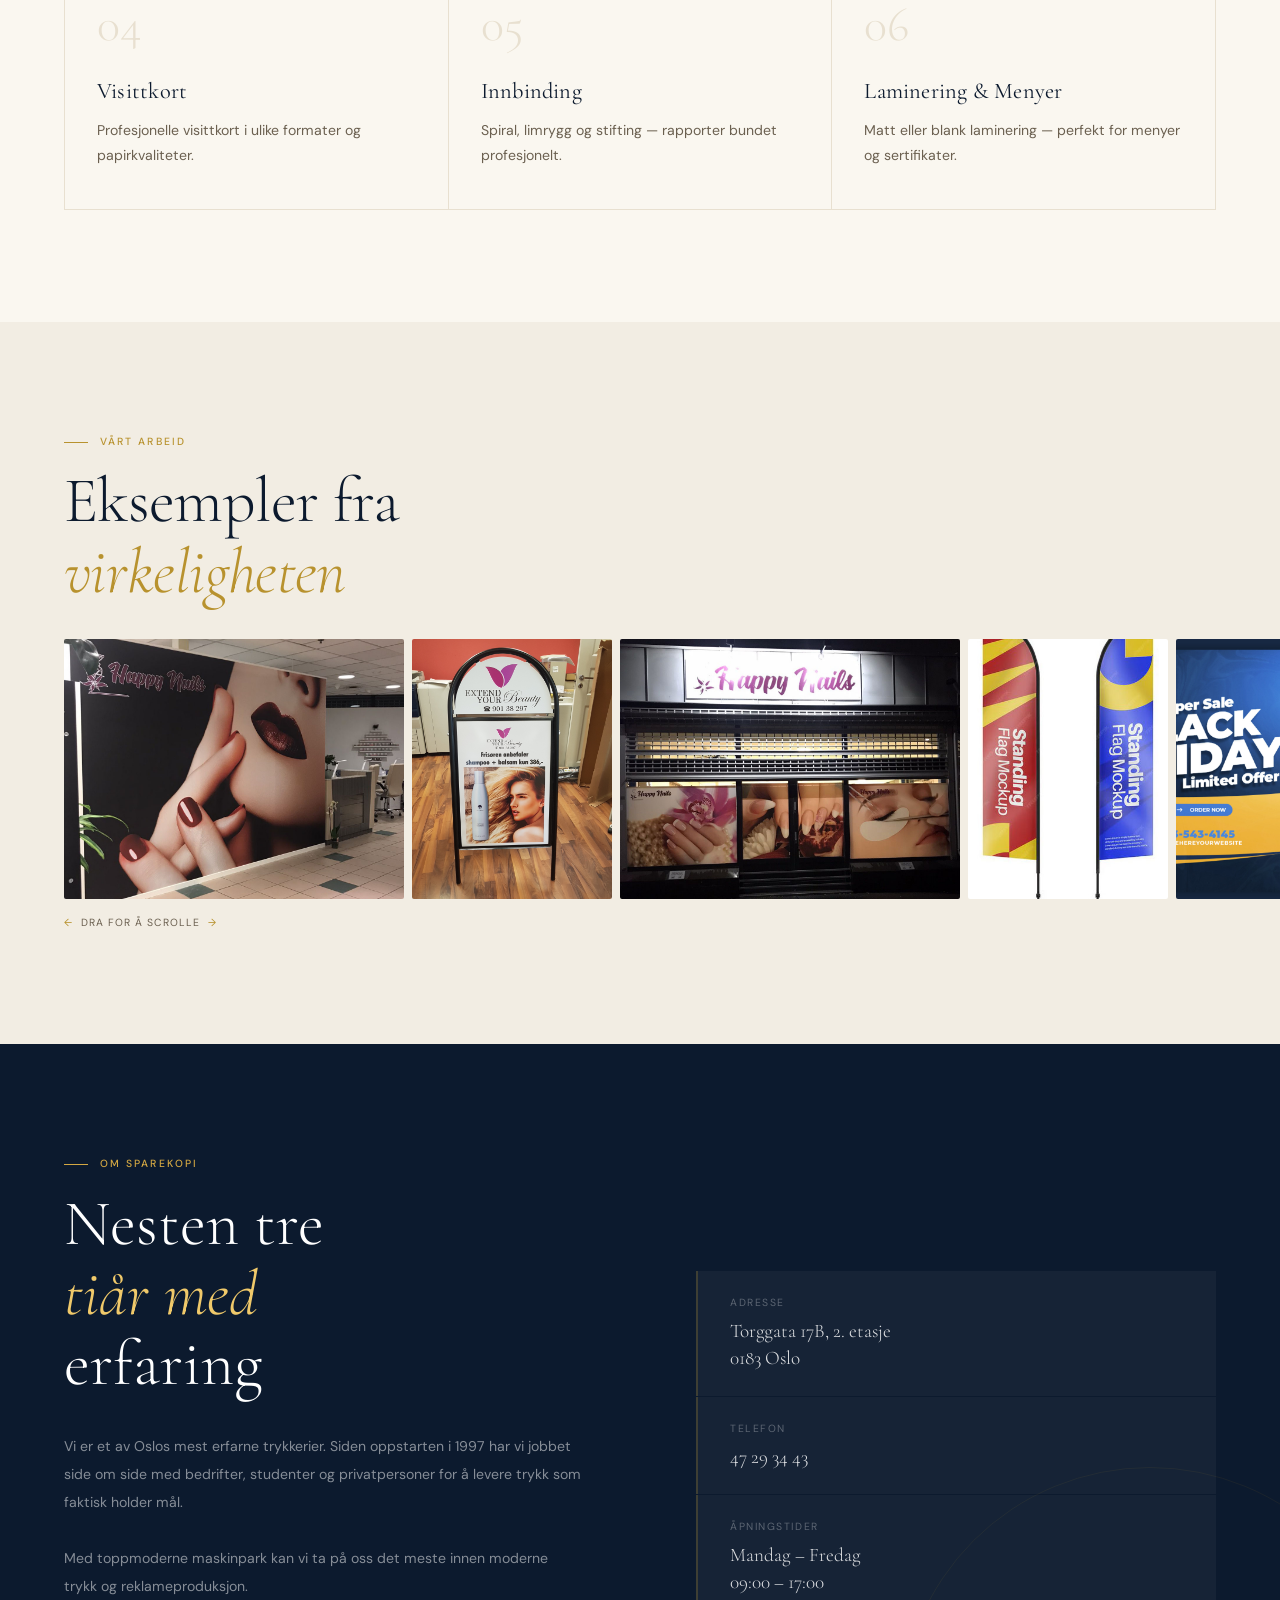
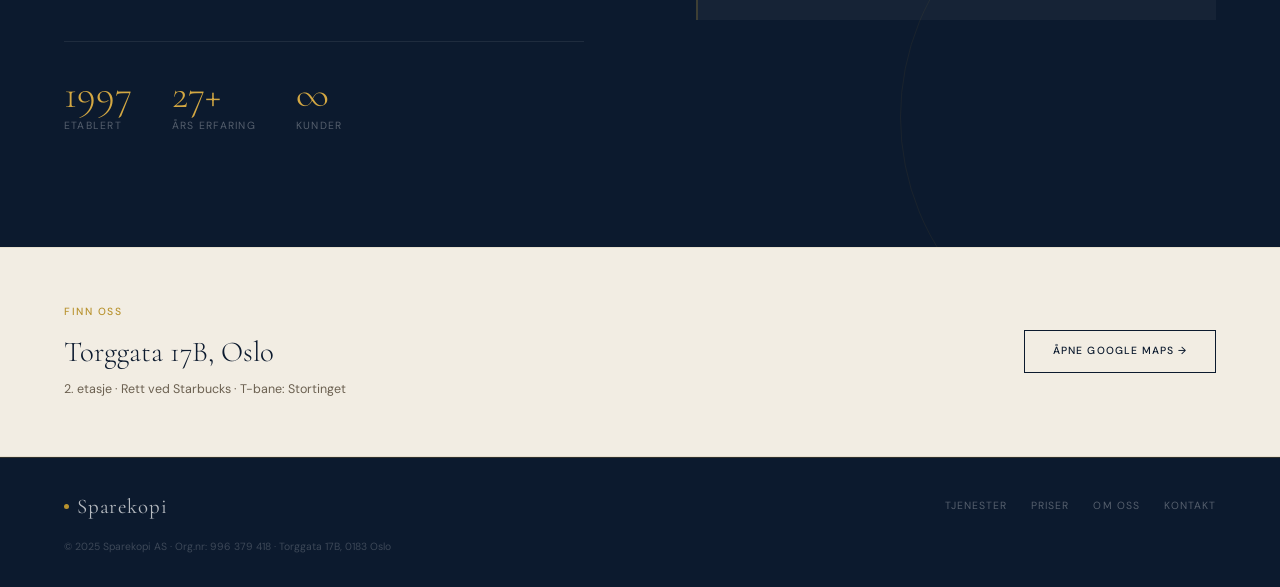
==== commit 358a955b: "changed numbers" ====
--- a/index.html
+++ b/index.html
@@ -346,7 +346,7 @@
     </div>
     <div class="about-right fade-up delay-2">
       <div class="about-card"><div class="about-card-label">Adresse</div><div class="about-card-val">Torggata 17B, 2. etasje<br/>0183 Oslo</div></div>
-      <div class="about-card"><div class="about-card-label">Telefon</div><div class="about-card-val">22 11 47 55</div></div>
+      <div class="about-card"><div class="about-card-label">Telefon</div><div class="about-card-val">47 29 34 43</div></div>
       <div class="about-card"><div class="about-card-label">Åpningstider</div><div class="about-card-val">Mandag – Fredag<br/>09:00 – 17:00</div></div>
     </div>
   </section>
